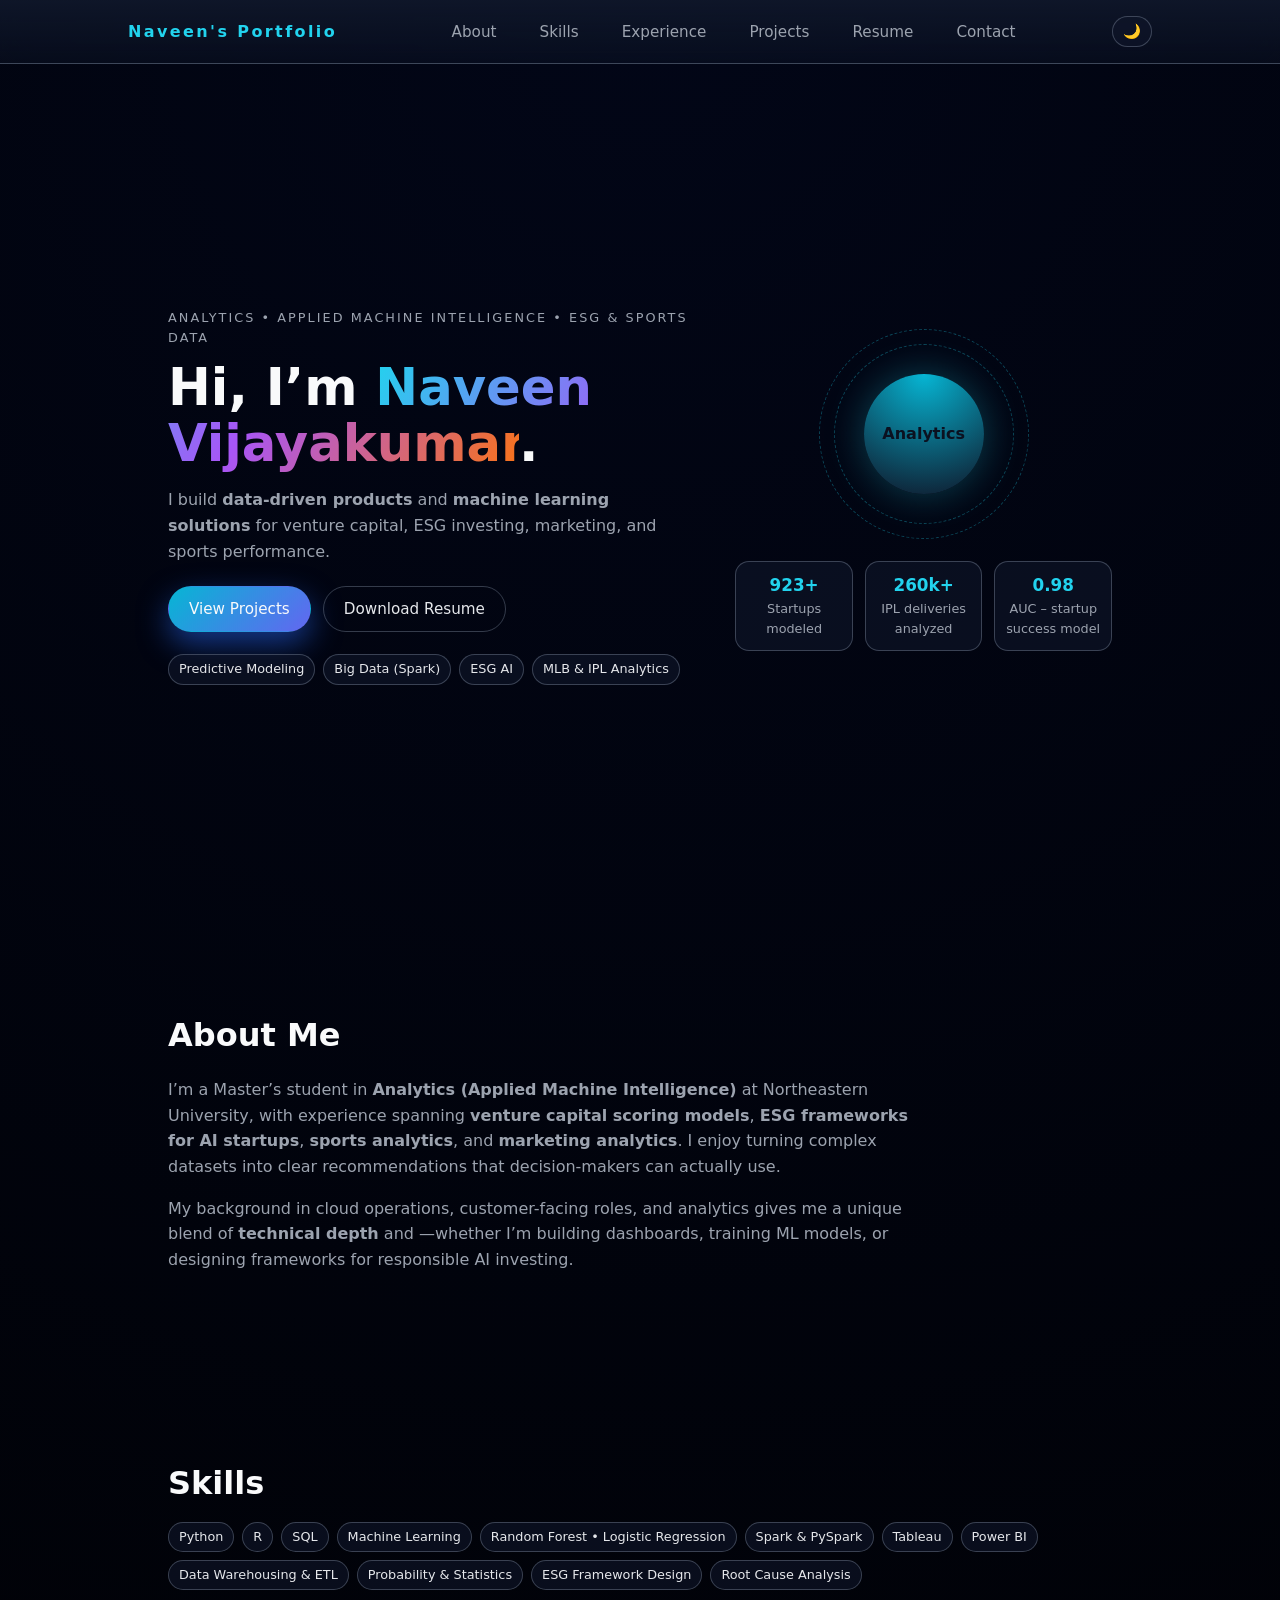
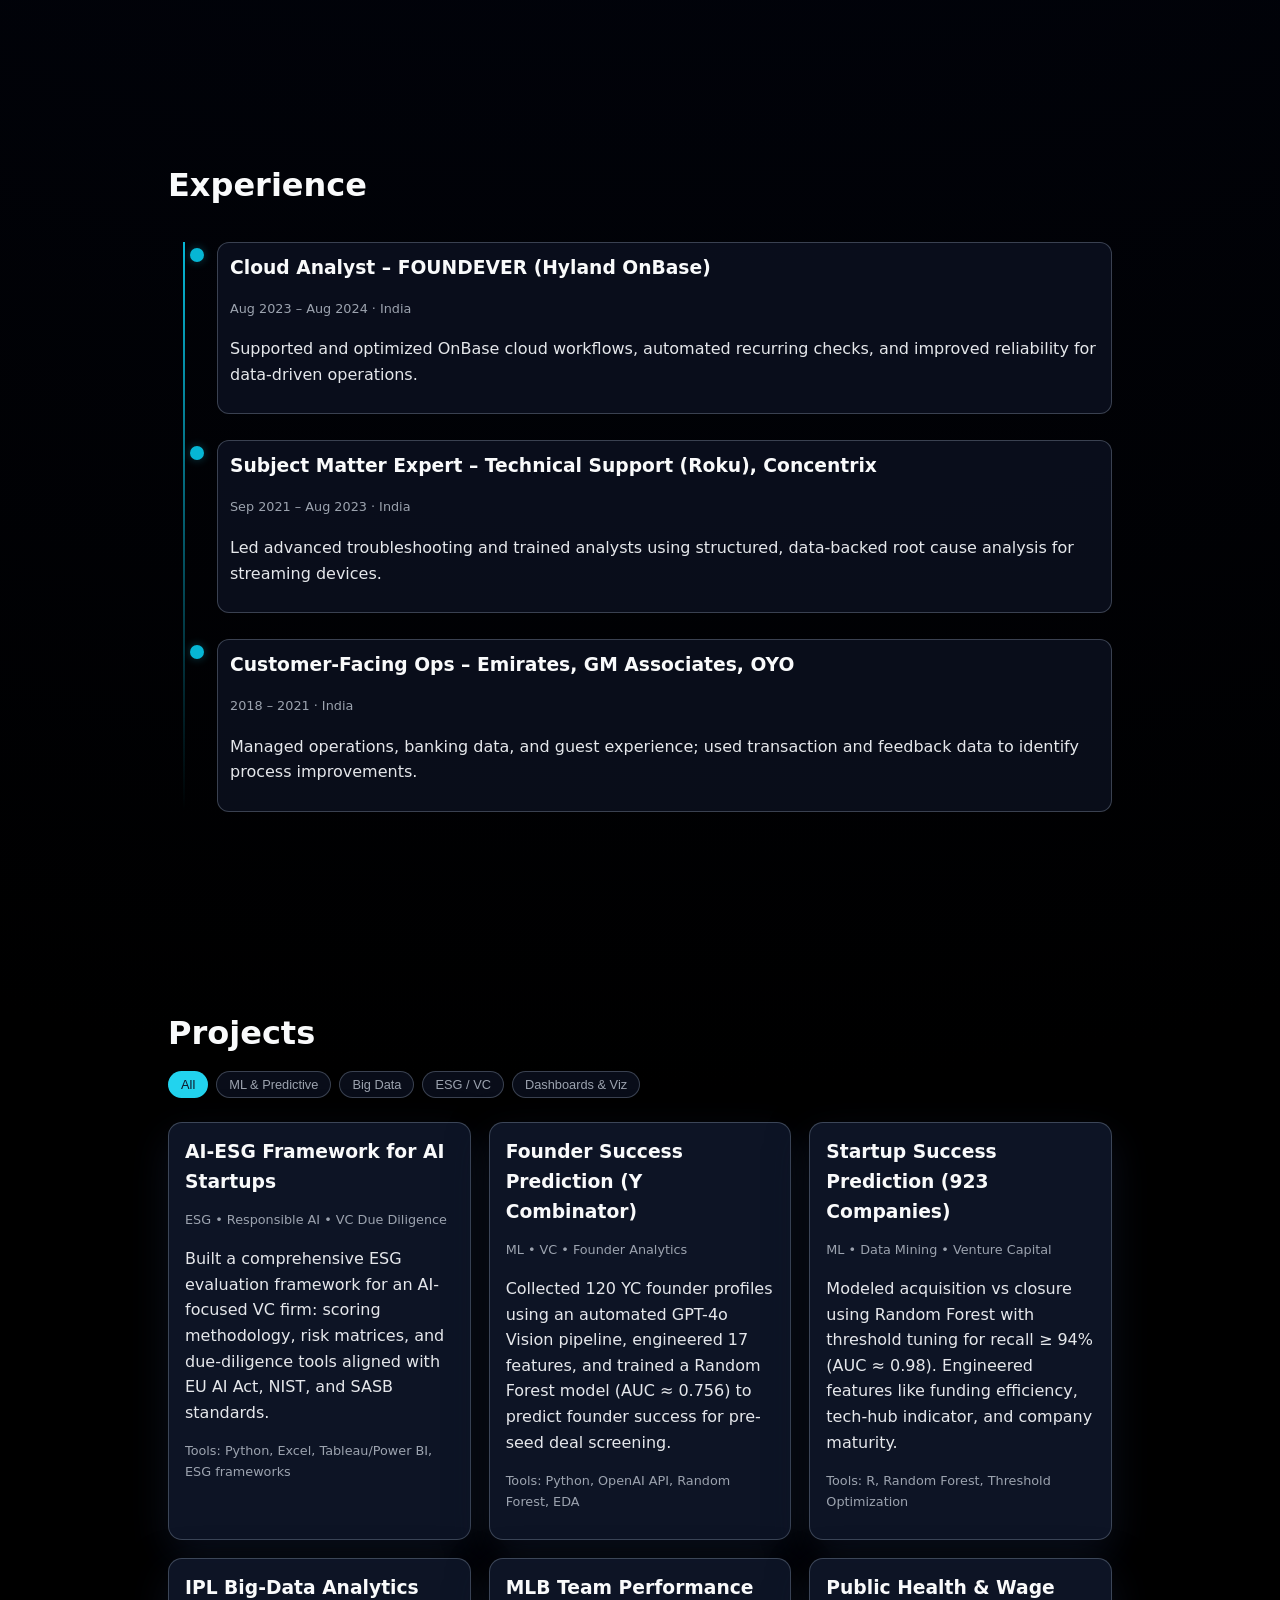
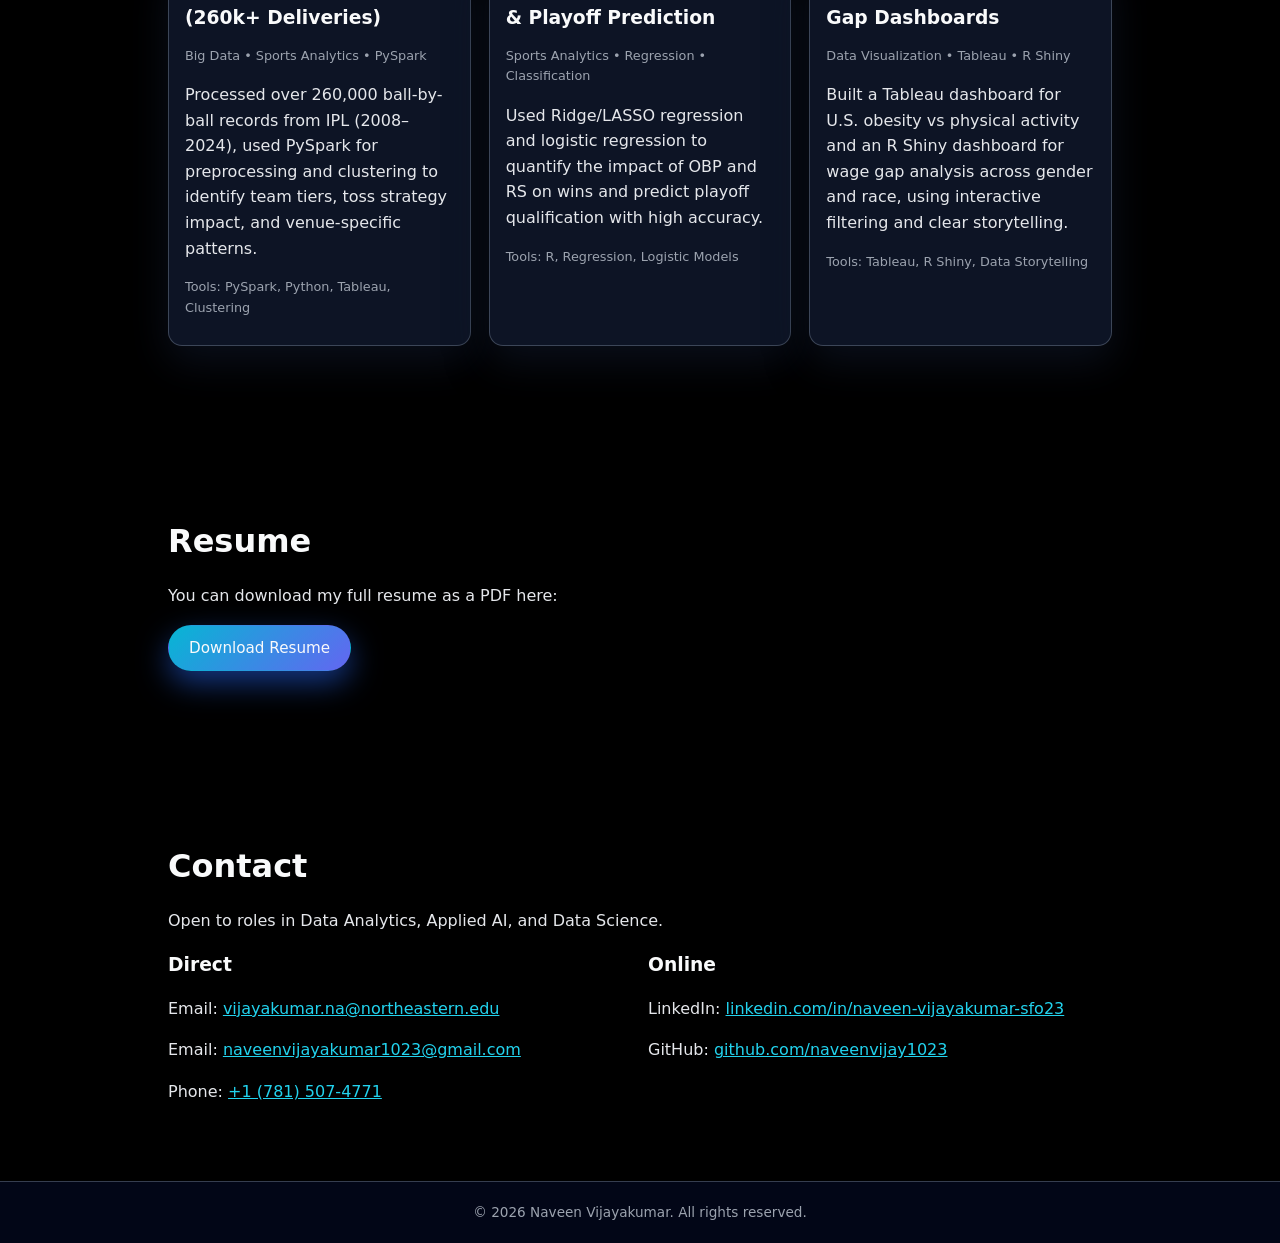
==== index.html @ b03451dc "Add files via upload" ====
<!DOCTYPE html>
<html lang="en">
<head>
  <meta charset="UTF-8" />
  <title>Naveen Vijayakumar | Analytics & AI Portfolio</title>
  <meta name="viewport" content="width=device-width, initial-scale=1" />
  <meta name="description" content="Portfolio of Naveen Vijayakumar – Analytics, Applied AI, ESG, and Sports Data projects." />
  <link rel="stylesheet" href="style.css" />

  <!-- AOS (scroll-triggered animations) -->
  <link href="https://unpkg.com/aos@2.3.1/dist/aos.css" rel="stylesheet" />
</head>
<body>

  <!-- NAVBAR -->
  <nav class="nav">
    <div class="nav-left">
      <span class="logo">Naveen's Portfolio</span>
    </div>
    <div class="nav-links">
      <a href="#about">About</a>
      <a href="#skills">Skills</a>
      <a href="#experience">Experience</a>
      <a href="#projects">Projects</a>
      <a href="#resume">Resume</a>
      <a href="#contact">Contact</a>
    </div>
    <button class="theme-toggle" id="themeToggle" aria-label="Toggle light/dark mode">
      🌙
    </button>
  </nav>

  <!-- HERO -->
  <section class="hero" id="top">
    <div class="hero-left" data-aos="fade-right">
      <p class="hero-kicker">Analytics • Applied Machine Intelligence • ESG & Sports Data</p>
      <h1 class="hero-title">
        Hi, I’m <span>Naveen Vijayakumar</span>.
      </h1>
      <p class="hero-subtitle">
        I build <strong>data-driven products</strong> and <strong>machine learning solutions</strong> for
        venture capital, ESG investing, marketing, and sports performance.
      </p>

      <div class="hero-actions">
        <a href="#projects" class="btn primary">View Projects</a>
        <a href="#resume" class="btn ghost">Download Resume</a>
      </div>

      <div class="hero-tags">
        <span>Predictive Modeling</span>
        <span>Big Data (Spark)</span>
        <span>ESG AI</span>
        <span>MLB & IPL Analytics</span>
      </div>
    </div>

    <div class="hero-right" data-aos="fade-left">
      <div class="hero-orbit">
        <div class="hero-orbit-core">
          <span>Analytics</span>
        </div>
        <div class="hero-orbit-ring hero-orbit-ring-1"></div>
        <div class="hero-orbit-ring hero-orbit-ring-2"></div>
      </div>

      <div class="hero-stats">
        <div class="stat-card">
          <span class="stat-number">923+</span>
          <span class="stat-label">Startups modeled</span>
        </div>
        <div class="stat-card">
          <span class="stat-number">260k+</span>
          <span class="stat-label">IPL deliveries analyzed</span>
        </div>
        <div class="stat-card">
          <span class="stat-number">0.98</span>
          <span class="stat-label">AUC – startup success model</span>
        </div>
      </div>
    </div>
  </section>

  <!-- ABOUT -->
  <section id="about" data-aos="fade-up">
    <h2>About Me</h2>
    <p>
      I’m a Master’s student in <strong>Analytics (Applied Machine Intelligence)</strong> at Northeastern University,
      with experience spanning <strong>venture capital scoring models</strong>, <strong>ESG frameworks for AI startups</strong>,
      <strong>sports analytics</strong>, and <strong>marketing analytics</strong>. I enjoy turning complex datasets
      into clear recommendations that decision-makers can actually use.
    </p>
    <p>
      My background in cloud operations, customer-facing roles, and analytics gives me a unique blend of
      <strong>technical depth</strong> and <strongbusiness intuition</strong>—whether I’m building dashboards, training
      ML models, or designing frameworks for responsible AI investing.
    </p>
  </section>

  <!-- SKILLS -->
  <section id="skills" data-aos="fade-up">
    <h2>Skills</h2>
    <div class="chips">
      <span class="chip">Python</span>
      <span class="chip">R</span>
      <span class="chip">SQL</span>
      <span class="chip">Machine Learning</span>
      <span class="chip">Random Forest • Logistic Regression</span>
      <span class="chip">Spark &amp; PySpark</span>
      <span class="chip">Tableau</span>
      <span class="chip">Power BI</span>
      <span class="chip">Data Warehousing &amp; ETL</span>
      <span class="chip">Probability &amp; Statistics</span>
      <span class="chip">ESG Framework Design</span>
      <span class="chip">Root Cause Analysis</span>
    </div>
  </section>

  <!-- EXPERIENCE TIMELINE -->
  <section id="experience" data-aos="fade-up">
    <h2>Experience</h2>
    <div class="timeline">

      <div class="timeline-item" data-aos="fade-right">
        <div class="timeline-dot"></div>
        <div class="timeline-content">
          <h3>Cloud Analyst – FOUNDEVER (Hyland OnBase)</h3>
          <span class="timeline-meta">Aug 2023 – Aug 2024 · India</span>
          <p>
            Supported and optimized OnBase cloud workflows, automated recurring checks,
            and improved reliability for data-driven operations.
          </p>
        </div>
      </div>

      <div class="timeline-item" data-aos="fade-left">
        <div class="timeline-dot"></div>
        <div class="timeline-content">
          <h3>Subject Matter Expert – Technical Support (Roku), Concentrix</h3>
          <span class="timeline-meta">Sep 2021 – Aug 2023 · India</span>
          <p>
            Led advanced troubleshooting and trained analysts using structured,
            data-backed root cause analysis for streaming devices.
          </p>
        </div>
      </div>

      <div class="timeline-item" data-aos="fade-right">
        <div class="timeline-dot"></div>
        <div class="timeline-content">
          <h3>Customer-Facing Ops – Emirates, GM Associates, OYO</h3>
          <span class="timeline-meta">2018 – 2021 · India</span>
          <p>
            Managed operations, banking data, and guest experience; used transaction
            and feedback data to identify process improvements.
          </p>
        </div>
      </div>

    </div>
  </section>

  <!-- PROJECTS WITH FILTER -->
  <section id="projects" data-aos="fade-up">
    <h2>Projects</h2>

    <div class="filter-bar">
      <button class="filter-btn active" data-filter="all">All</button>
      <button class="filter-btn" data-filter="ml">ML &amp; Predictive</button>
      <button class="filter-btn" data-filter="bigdata">Big Data</button>
      <button class="filter-btn" data-filter="esg">ESG / VC</button>
      <button class="filter-btn" data-filter="viz">Dashboards &amp; Viz</button>
    </div>

    <div class="project-grid">

      <!-- ESG / VC -->
      <article class="project-card" data-category="esg">
        <h3>AI-ESG Framework for AI Startups</h3>
        <p class="project-tag">ESG • Responsible AI • VC Due Diligence</p>
        <p>
          Built a comprehensive ESG evaluation framework for an AI-focused VC firm:
          scoring methodology, risk matrices, and due-diligence tools aligned with
          EU AI Act, NIST, and SASB standards.
        </p>
        <!-- OPTIONAL IMAGE -->
        <!-- <img src="images/esg_dashboard.png" class="project-img" alt="ESG framework dashboard" /> -->
        <p class="project-tech">Tools: Python, Excel, Tableau/Power BI, ESG frameworks</p>
      </article>

      <!-- ML & Predictive -->
      <article class="project-card" data-category="ml">
        <h3>Founder Success Prediction (Y Combinator)</h3>
        <p class="project-tag">ML • VC • Founder Analytics</p>
        <p>
          Collected 120 YC founder profiles using an automated GPT-4o Vision pipeline,
          engineered 17 features, and trained a Random Forest model (AUC ≈ 0.756)
          to predict founder success for pre-seed deal screening.
        </p>
        <!-- <img src="images/founder_model.png" class="project-img" alt="Founder success model chart" /> -->
        <p class="project-tech">Tools: Python, OpenAI API, Random Forest, EDA</p>
      </article>

      <article class="project-card" data-category="ml">
        <h3>Startup Success Prediction (923 Companies)</h3>
        <p class="project-tag">ML • Data Mining • Venture Capital</p>
        <p>
          Modeled acquisition vs closure using Random Forest with threshold tuning
          for recall ≥ 94% (AUC ≈ 0.98). Engineered features like funding efficiency,
          tech-hub indicator, and company maturity.
        </p>
        <!-- <img src="images/startup_model.png" class="project-img" alt="Startup success ROC curve" /> -->
        <p class="project-tech">Tools: R, Random Forest, Threshold Optimization</p>
      </article>

      <!-- Big Data / Sports -->
      <article class="project-card" data-category="bigdata">
        <h3>IPL Big-Data Analytics (260k+ Deliveries)</h3>
        <p class="project-tag">Big Data • Sports Analytics • PySpark</p>
        <p>
          Processed over 260,000 ball-by-ball records from IPL (2008–2024), used
          PySpark for preprocessing and clustering to identify team tiers, toss
          strategy impact, and venue-specific patterns.
        </p>
        <!-- <img src="images/ipl_dashboard.png" class="project-img" alt="IPL analytics dashboard" /> -->
        <p class="project-tech">Tools: PySpark, Python, Tableau, Clustering</p>
      </article>

      <article class="project-card" data-category="ml bigdata">
        <h3>MLB Team Performance & Playoff Prediction</h3>
        <p class="project-tag">Sports Analytics • Regression • Classification</p>
        <p>
          Used Ridge/LASSO regression and logistic regression to quantify the impact
          of OBP and RS on wins and predict playoff qualification with high accuracy.
        </p>
        <!-- <img src="images/mlb_dashboard.png" class="project-img" alt="MLB analytics charts" /> -->
        <p class="project-tech">Tools: R, Regression, Logistic Models</p>
      </article>

      <!-- Visualization -->
      <article class="project-card" data-category="viz">
        <h3>Public Health & Wage Gap Dashboards</h3>
        <p class="project-tag">Data Visualization • Tableau • R Shiny</p>
        <p>
          Built a Tableau dashboard for U.S. obesity vs physical activity and an
          R Shiny dashboard for wage gap analysis across gender and race, using
          interactive filtering and clear storytelling.
        </p>
        <!-- <img src="images/viz_dashboard.png" class="project-img" alt="Visualization dashboards" /> -->
        <p class="project-tech">Tools: Tableau, R Shiny, Data Storytelling</p>
      </article>

    </div>
  </section>

  <!-- RESUME -->
  <section id="resume" data-aos="fade-up">
    <h2>Resume</h2>
    <p>You can download my full resume as a PDF here:</p>
    <a href="files/Naveen_Resume.pdf" class="btn primary" download>Download Resume</a>
  </section>

  <!-- CONTACT -->
  <section id="contact" data-aos="fade-up">
    <h2>Contact</h2>
    <p>Open to roles in Data Analytics, Applied AI, and Data Science.</p>
    <div class="contact-grid">
      <div>
        <h3>Direct</h3>
        <p>Email: <a href="mailto:vijayakumar.na@northeastern.edu">vijayakumar.na@northeastern.edu</a></p>
                <p>Email: <a href="mailto:naveenvijayakumar1023@gmail.com">naveenvijayakumar1023@gmail.com</a></p>
        <p>Phone: <a href="tel:+17815074771">+1 (781) 507-4771</a></p>
      </div>
      <div>
        <h3>Online</h3>
        <p>LinkedIn:
          <a href="https://www.linkedin.com/in/naveen-vijayakumar-sfo23" target="_blank">
            linkedin.com/in/naveen-vijayakumar-sfo23
          </a>
        </p>
        <p>GitHub:
          <a href="https://github.com/naveenvijay1023" target="_blank">
            github.com/naveenvijay1023
          </a>
        </p>
      </div>
    </div>
  </section>

  <footer>
    © <span id="year"></span> Naveen Vijayakumar. All rights reserved.
  </footer>

  <!-- JS: AOS + theme toggle + project filter -->
  <script src="https://unpkg.com/aos@2.3.1/dist/aos.js"></script>
  <script>
    // Scroll animations
    AOS.init({
      duration: 800,
      once: true
    });

    // Year
    document.getElementById('year').textContent = new Date().getFullYear();

    // Light/Dark toggle
    const themeToggle = document.getElementById('themeToggle');
    const body = document.body;

    function setTheme(light) {
      if (light) {
        body.classList.add('light-theme');
        themeToggle.textContent = '☀️';
        localStorage.setItem('theme', 'light');
      } else {
        body.classList.remove('light-theme');
        themeToggle.textContent = '🌙';
        localStorage.setItem('theme', 'dark');
      }
    }

    // Load theme from storage
    const savedTheme = localStorage.getItem('theme');
    if (savedTheme === 'light') setTheme(true);

    themeToggle.addEventListener('click', () => {
      setTheme(!body.classList.contains('light-theme'));
    });

    // Project filter
    const filterButtons = document.querySelectorAll('.filter-btn');
    const projectCards = document.querySelectorAll('.project-card');

    filterButtons.forEach(btn => {
      btn.addEventListener('click', () => {
        const filter = btn.getAttribute('data-filter');

        filterButtons.forEach(b => b.classList.remove('active'));
        btn.classList.add('active');

        projectCards.forEach(card => {
          const categories = card.getAttribute('data-category').split(' ');
          if (filter === 'all' || categories.includes(filter)) {
            card.style.display = 'block';
          } else {
            card.style.display = 'none';
          }
        });
      });
    });
  </script>
</body>
</html>
---- style.css ----
/* === COLOR SYSTEM (supports light/dark toggle) === */
:root {
  --bg: #020617;
  --bg-alt: #020617;
  --surface: rgba(15, 23, 42, 0.9);
  --surface-soft: rgba(15, 23, 42, 0.6);
  --text: #e5e7eb;
  --muted: #9ca3af;
  --accent: #22d3ee;
  --accent-soft: rgba(34, 211, 238, 0.3);
  --accent-strong: #06b6d4;
  --border: rgba(148, 163, 184, 0.35);
}

body.light-theme {
  --bg: #f3f4f6;
  --bg-alt: #e5e7eb;
  --surface: #ffffff;
  --surface-soft: #f9fafb;
  --text: #111827;
  --muted: #6b7280;
  --accent: #0ea5e9;
  --accent-soft: rgba(14, 165, 233, 0.2);
  --accent-strong: #0284c7;
  --border: rgba(209, 213, 219, 1);
}

/* === GLOBAL === */
*,
*::before,
*::after {
  box-sizing: border-box;
}

body {
  margin: 0;
  font-family: system-ui, -apple-system, BlinkMacSystemFont, "Poppins", sans-serif;
  background: radial-gradient(circle at top, #020617 0, #000 60%);
  color: var(--text);
  line-height: 1.6;
  scroll-behavior: smooth;
}

section {
  padding: 110px 10% 60px;
  max-width: 1200px;
  margin: 0 auto;
}

h1, h2, h3 {
  margin: 0 0 12px;
  color: #f9fafb;
}

h2 {
  font-size: 2rem;
}

/* === NAV === */
.nav {
  position: fixed;
  top: 0;
  left: 0;
  width: 100%;
  padding: 16px 10%;
  display: flex;
  align-items: center;
  justify-content: space-between;
  backdrop-filter: blur(16px);
  background: linear-gradient(to bottom, rgba(15, 23, 42, 0.95), rgba(15, 23, 42, 0.4));
  border-bottom: 1px solid var(--border);
  z-index: 1000;
}

.logo {
  font-weight: 700;
  letter-spacing: 0.15em;
  color: var(--accent);
}

.nav-links a {
  margin-left: 18px;
  font-size: 0.95rem;
  text-decoration: none;
  color: var(--muted);
  padding: 6px 10px;
  border-radius: 999px;
  transition: color 0.2s, background 0.2s, transform 0.1s;
}

.nav-links a:hover {
  color: #f9fafb;
  background: var(--accent-soft);
  transform: translateY(-1px);
}

.theme-toggle {
  border: 1px solid var(--border);
  background: var(--surface-soft);
  color: var(--text);
  border-radius: 999px;
  padding: 6px 10px;
  cursor: pointer;
  font-size: 0.9rem;
}

/* === HERO === */
.hero {
  min-height: 100vh;
  padding-top: 140px;
  display: grid;
  grid-template-columns: minmax(0, 1.4fr) minmax(0, 1fr);
  gap: 40px;
  align-items: center;
}

.hero-kicker {
  font-size: 0.8rem;
  text-transform: uppercase;
  letter-spacing: 0.16em;
  color: var(--muted);
  margin-bottom: 10px;
}

.hero-title {
  font-size: clamp(2.4rem, 4vw, 3.3rem);
  line-height: 1.1;
  margin-bottom: 14px;
}

.hero-title span {
  background: linear-gradient(120deg, var(--accent), #a855f7, #f97316);
  -webkit-background-clip: text;
  color: transparent;
}

.hero-subtitle {
  font-size: 1rem;
  max-width: 520px;
  color: var(--muted);
}

.hero-actions {
  display: flex;
  flex-wrap: wrap;
  gap: 12px;
  margin: 22px 0;
}

.btn {
  display: inline-flex;
  align-items: center;
  justify-content: center;
  padding: 10px 20px;
  border-radius: 999px;
  font-size: 0.95rem;
  text-decoration: none;
  border: 1px solid transparent;
  cursor: pointer;
  transition: transform 0.1s, box-shadow 0.15s, background 0.2s, color 0.2s;
}

.btn.primary {
  background: linear-gradient(135deg, var(--accent-strong), #6366f1);
  color: #f9fafb;
  box-shadow: 0 12px 30px rgba(37, 99, 235, 0.55);
}

.btn.primary:hover {
  transform: translateY(-2px);
  box-shadow: 0 16px 40px rgba(37, 99, 235, 0.8);
}

.btn.ghost {
  border-color: var(--border);
  background: transparent;
  color: var(--text);
}

.btn.ghost:hover {
  background: var(--surface-soft);
}

.hero-tags {
  display: flex;
  flex-wrap: wrap;
  gap: 8px;
  font-size: 0.8rem;
  margin-top: 10px;
}

.hero-tags span {
  border-radius: 999px;
  padding: 4px 10px;
  background: var(--surface-soft);
  border: 1px solid var(--border);
}

/* === HERO RIGHT ORBIT === */
.hero-right {
  display: flex;
  flex-direction: column;
  align-items: center;
  gap: 22px;
}

.hero-orbit {
  position: relative;
  width: 210px;
  height: 210px;
  border-radius: 50%;
  display: flex;
  align-items: center;
  justify-content: center;
}

.hero-orbit-core {
  width: 120px;
  height: 120px;
  border-radius: 50%;
  background: radial-gradient(circle at top, var(--accent-strong), #0f172a);
  box-shadow: 0 0 40px var(--accent-soft);
  display: flex;
  align-items: center;
  justify-content: center;
  color: #0b1120;
  font-weight: 600;
}

.hero-orbit-ring {
  position: absolute;
  border-radius: 50%;
  border: 1px dashed var(--accent-soft);
  animation: spin 18s linear infinite;
}

.hero-orbit-ring-1 {
  width: 180px;
  height: 180px;
}

.hero-orbit-ring-2 {
  width: 210px;
  height: 210px;
  animation-duration: 28s;
}

.hero-stats {
  display: grid;
  grid-template-columns: repeat(3, minmax(0, 1fr));
  gap: 12px;
}

.stat-card {
  background: var(--surface-soft);
  border-radius: 14px;
  padding: 10px;
  border: 1px solid var(--border);
  text-align: center;
  font-size: 0.8rem;
}

.stat-number {
  display: block;
  font-weight: 700;
  font-size: 1.05rem;
  color: var(--accent);
}

.stat-label {
  color: var(--muted);
}

/* === ABOUT / SKILLS === */
#about p {
  color: var(--muted);
  max-width: 760px;
}

.chips {
  display: flex;
  flex-wrap: wrap;
  gap: 8px;
  margin-top: 10px;
}

.chip {
  padding: 4px 10px;
  border-radius: 999px;
  border: 1px solid var(--border);
  background: var(--surface-soft);
  font-size: 0.8rem;
}

/* === TIMELINE === */
.timeline {
  position: relative;
  margin-top: 30px;
  padding-left: 14px;
}

.timeline::before {
  content: "";
  position: absolute;
  left: 15px;
  top: 0;
  bottom: 0;
  width: 2px;
  background: linear-gradient(to bottom, var(--accent-strong), transparent);
}

.timeline-item {
  position: relative;
  padding-left: 35px;
  margin-bottom: 26px;
}

.timeline-dot {
  position: absolute;
  left: 8px;
  top: 6px;
  width: 14px;
  height: 14px;
  border-radius: 999px;
  background: var(--accent-strong);
  box-shadow: 0 0 10px var(--accent-soft);
}

.timeline-content {
  background: var(--surface-soft);
  border-radius: 12px;
  padding: 10px 12px;
  border: 1px solid var(--border);
}

.timeline-meta {
  font-size: 0.8rem;
  color: var(--muted);
}

/* === PROJECTS === */
.filter-bar {
  margin: 12px 0 24px;
  display: flex;
  flex-wrap: wrap;
  gap: 8px;
}

.filter-btn {
  border-radius: 999px;
  border: 1px solid var(--border);
  background: var(--surface-soft);
  color: var(--muted);
  padding: 5px 12px;
  font-size: 0.8rem;
  cursor: pointer;
}

.filter-btn.active {
  background: var(--accent);
  color: #0f172a;
  border-color: transparent;
}

.project-grid {
  display: grid;
  grid-template-columns: repeat(auto-fit, minmax(260px, 1fr));
  gap: 18px;
}

.project-card {
  background: var(--surface);
  border-radius: 14px;
  padding: 14px 16px;
  border: 1px solid var(--border);
  box-shadow: 0 16px 40px rgba(15, 23, 42, 0.64);
  transition: transform 0.15s, box-shadow 0.15s, border-color 0.15s;
}

.project-card:hover {
  transform: translateY(-5px);
  border-color: var(--accent-soft);
  box-shadow: 0 24px 50px rgba(15, 23, 42, 0.9);
}

.project-tag {
  font-size: 0.8rem;
  color: var(--muted);
  margin-bottom: 6px;
}

.project-tech {
  font-size: 0.8rem;
  color: var(--muted);
  margin-top: 6px;
}

.project-img {
  width: 100%;
  border-radius: 10px;
  margin-top: 10px;
  border: 1px solid var(--border);
}

/* === CONTACT & FOOTER === */
.contact-grid {
  display: grid;
  gap: 16px;
  grid-template-columns: repeat(auto-fit, minmax(230px, 1fr));
}

a {
  color: var(--accent);
}

footer {
  text-align: center;
  padding: 20px 10%;
  font-size: 0.85rem;
  color: var(--muted);
  border-top: 1px solid var(--border);
  background: var(--bg-alt);
}

/* === ANIMATIONS === */
@keyframes spin {
  from { transform: rotate(0deg); }
  to   { transform: rotate(360deg); }
}

/* === RESPONSIVE === */
@media (max-width: 900px) {
  .hero {
    grid-template-columns: 1fr;
    padding-top: 130px;
  }

  section {
    padding: 100px 6% 50px;
  }

  .nav {
    padding: 12px 6%;
  }

  .nav-links {
    display: none; /* simple mobile version, you can later add a hamburger menu */
  }

  .hero-stats {
    grid-template-columns: repeat(2, minmax(0, 1fr));
  }
}
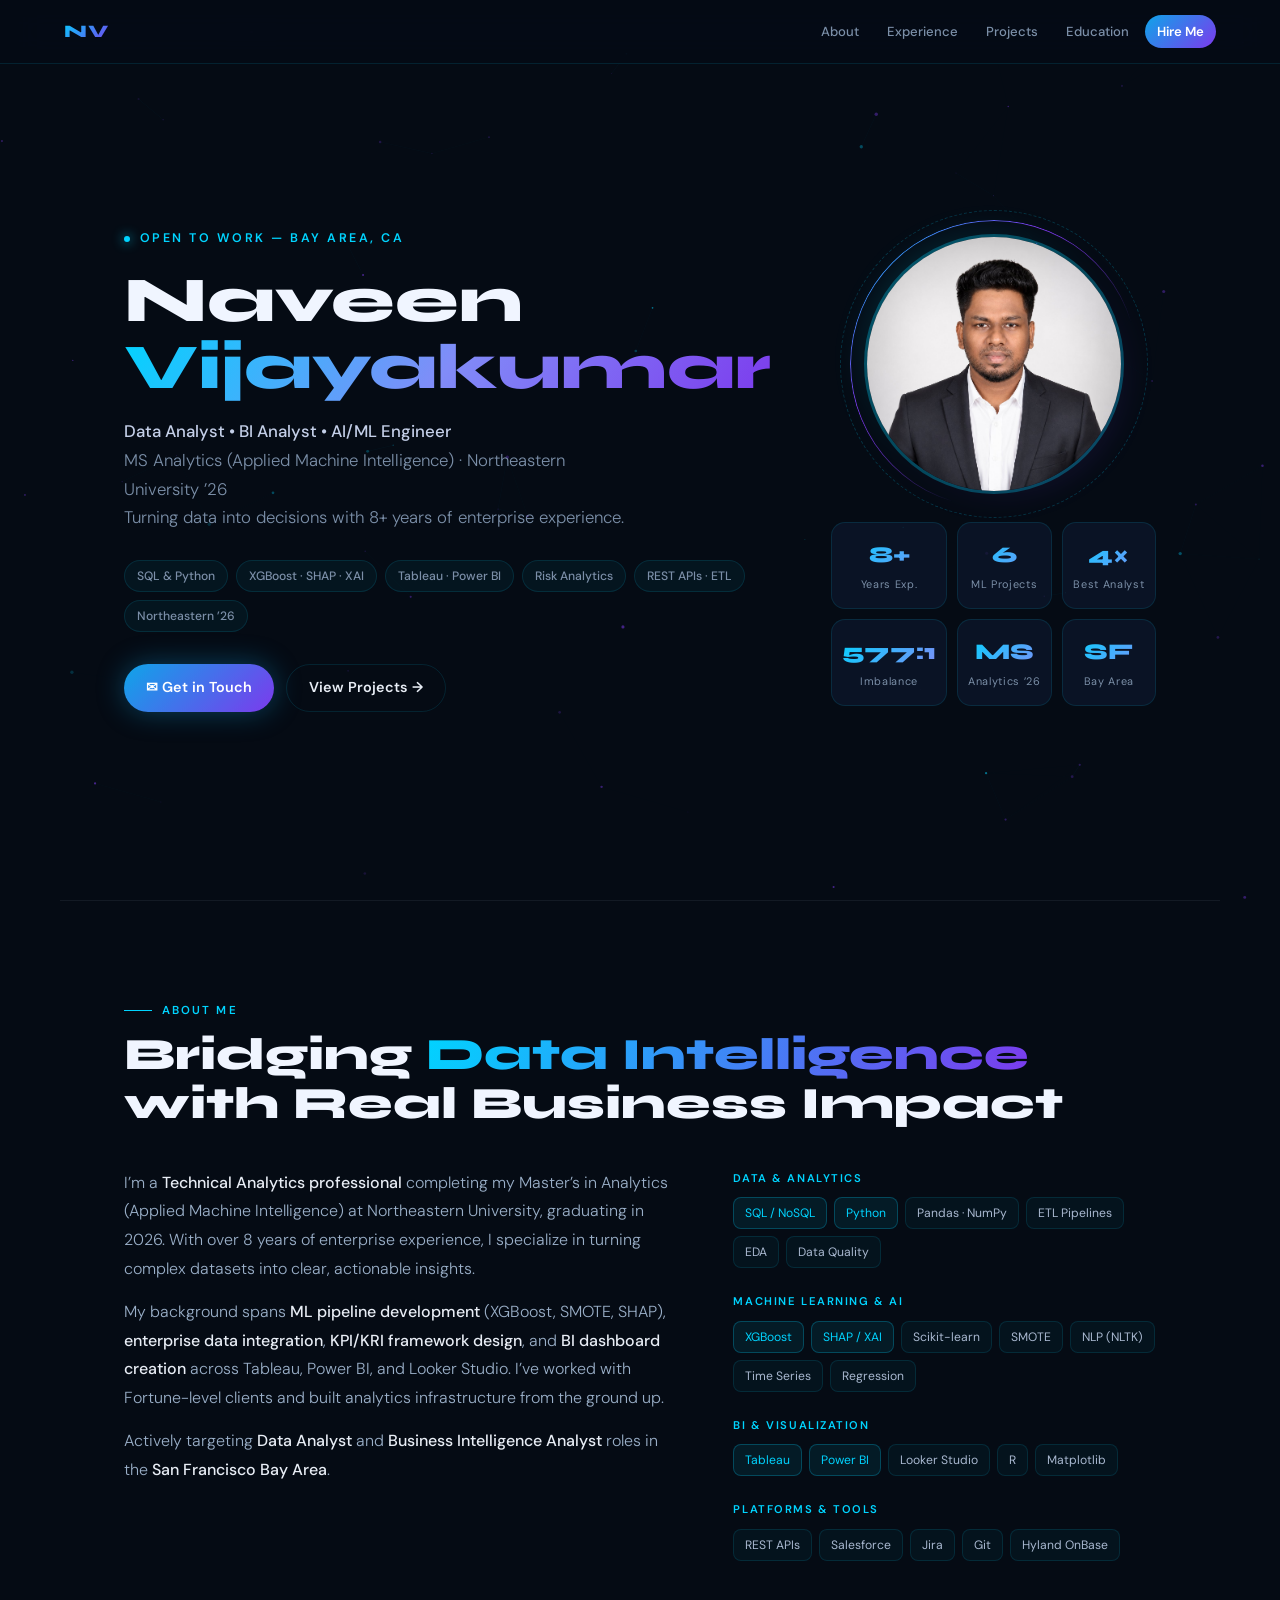
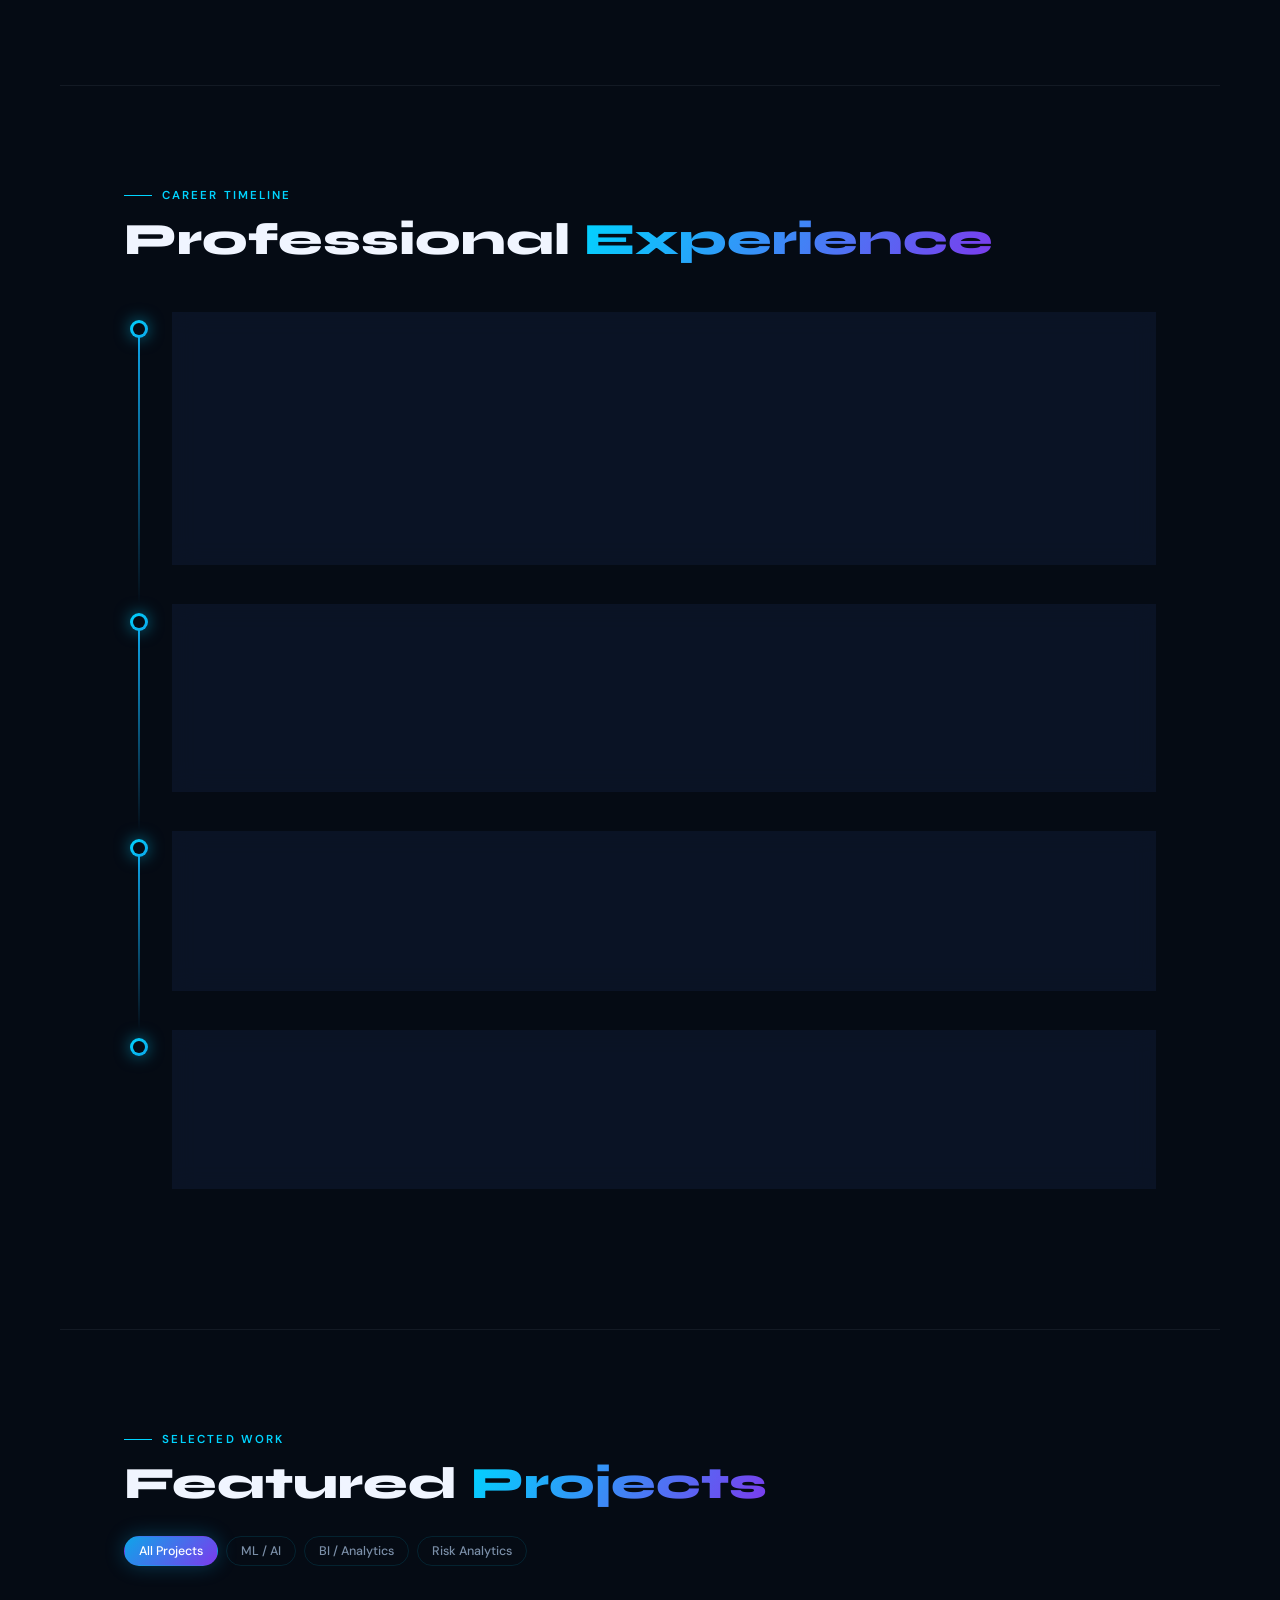
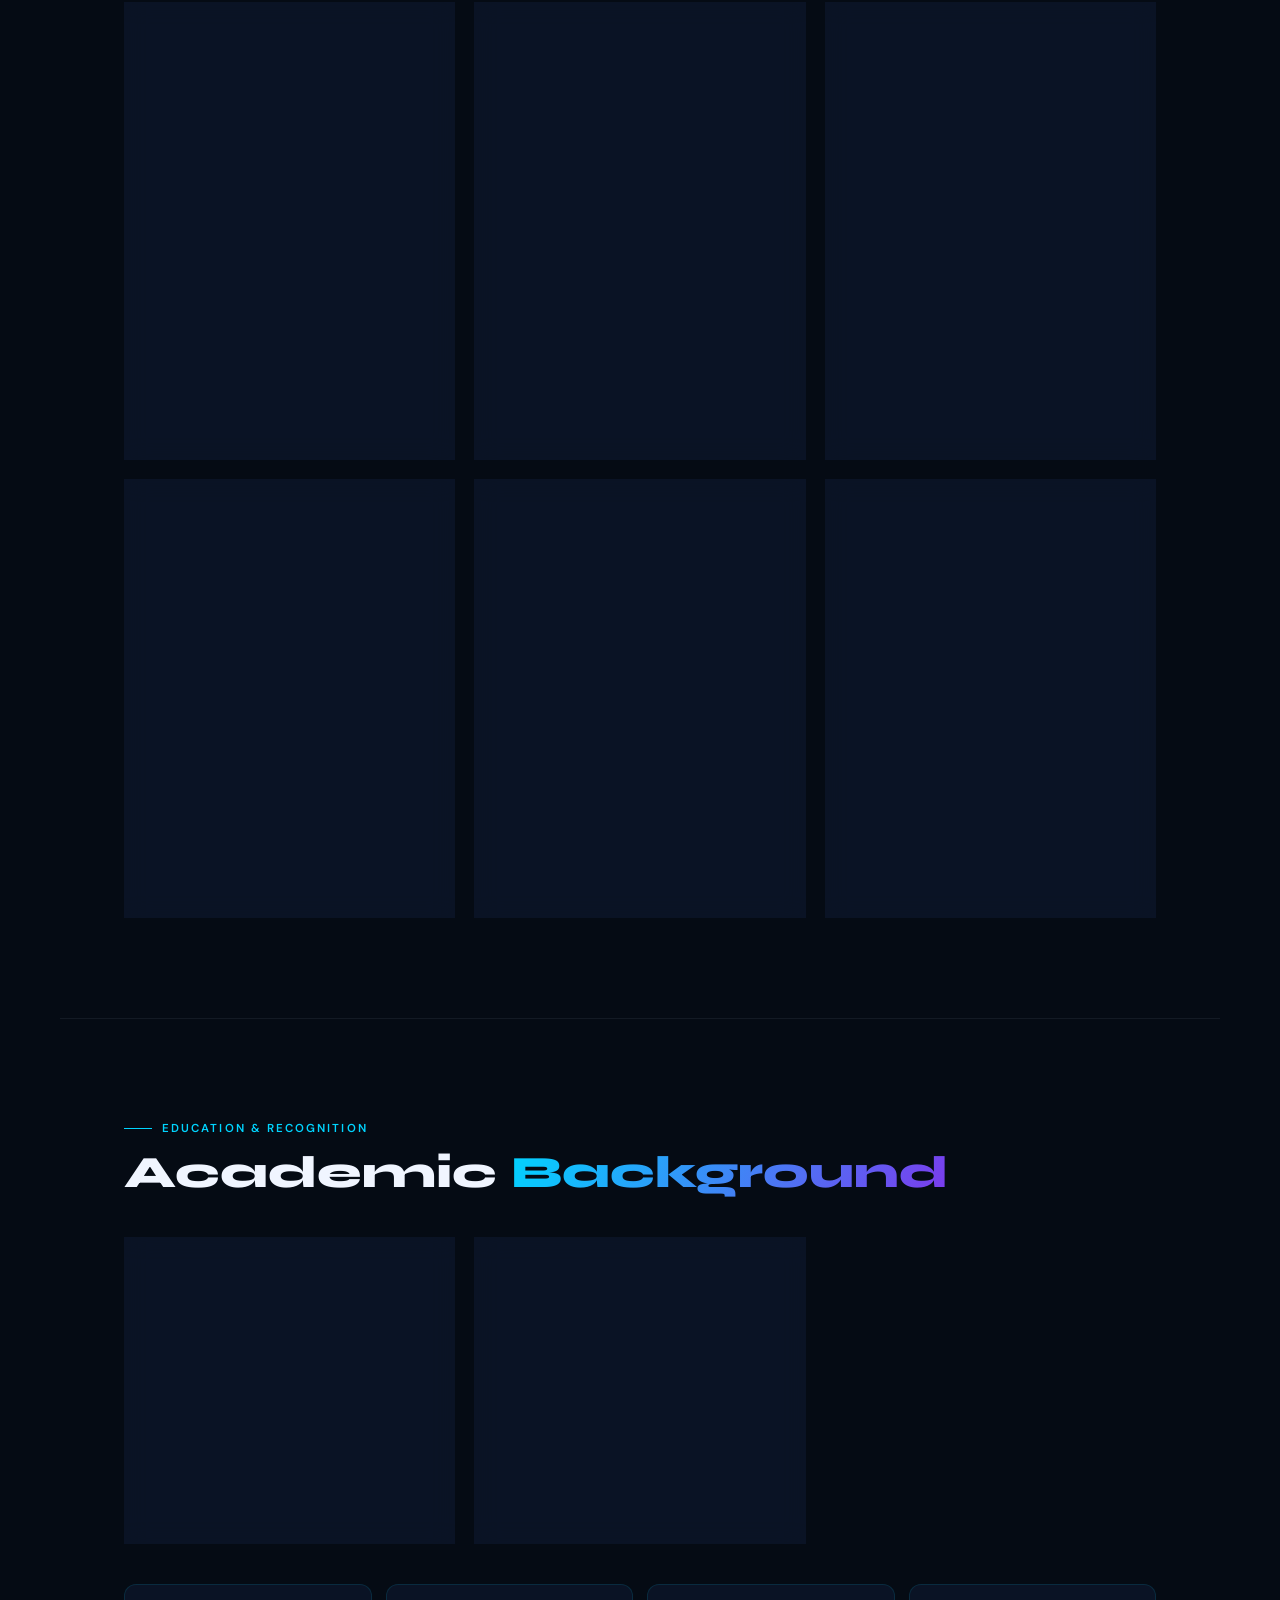
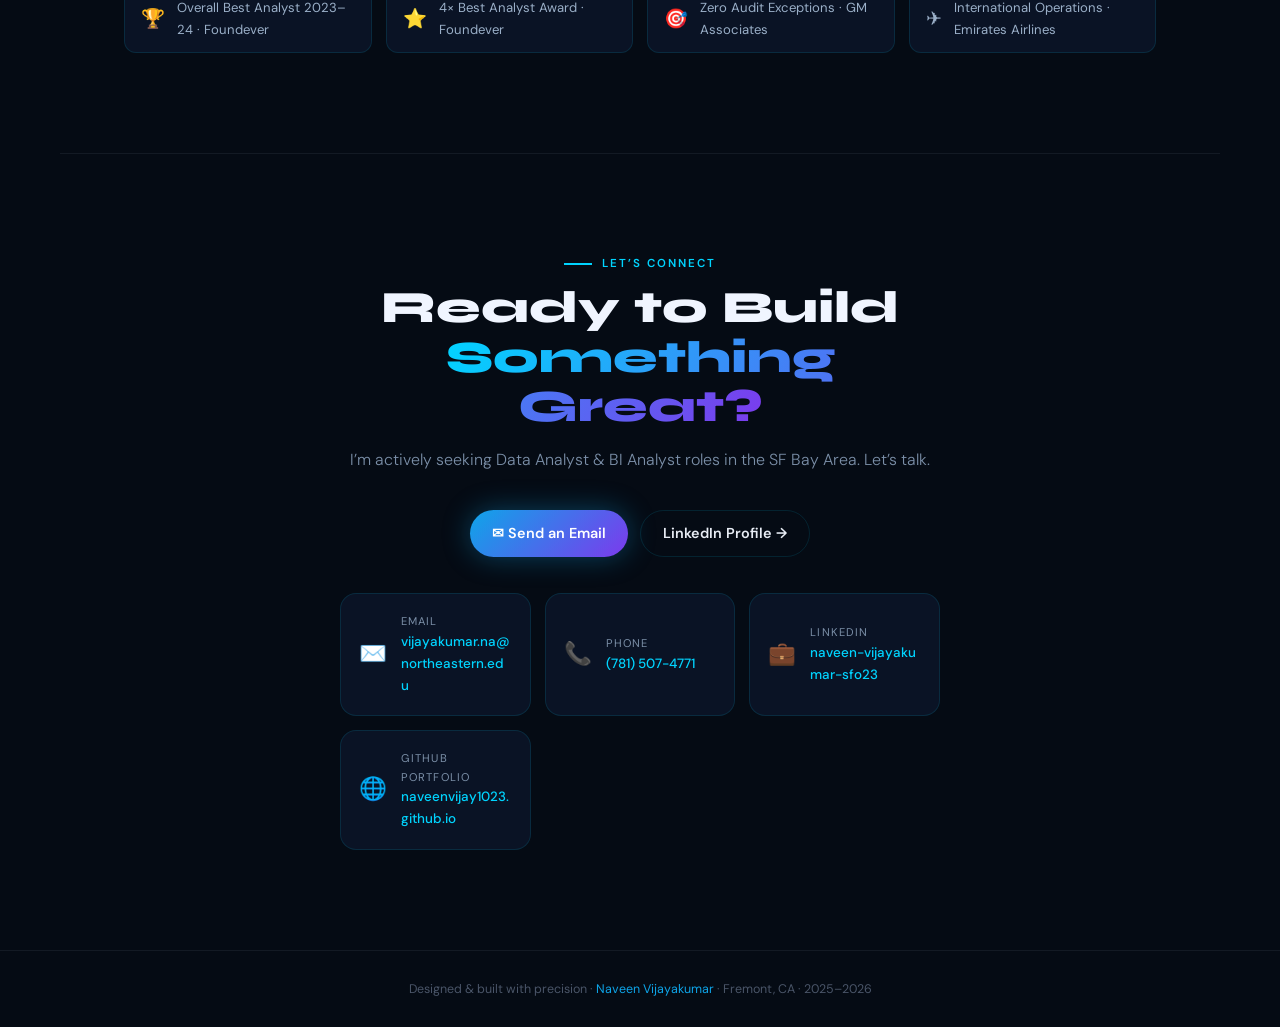
==== commit e9f83a49: "Add files via upload" ====
--- a/index.html
+++ b/index.html
@@ -1,353 +1,354 @@
-<!DOCTYPE html>
-<html lang="en">
-<head>
-  <meta charset="UTF-8" />
-  <title>Naveen Vijayakumar | Analytics & AI Portfolio</title>
-  <meta name="viewport" content="width=device-width, initial-scale=1" />
-  <meta name="description" content="Portfolio of Naveen Vijayakumar – Analytics, Applied AI, ESG, and Sports Data projects." />
-  <link rel="stylesheet" href="style.css" />
-
-  <!-- AOS (scroll-triggered animations) -->
-  <link href="https://unpkg.com/aos@2.3.1/dist/aos.css" rel="stylesheet" />
-</head>
-<body>
-
-  <!-- NAVBAR -->
-  <nav class="nav">
-    <div class="nav-left">
-      <span class="logo">Naveen's Portfolio</span>
-    </div>
-    <div class="nav-links">
-      <a href="#about">About</a>
-      <a href="#skills">Skills</a>
-      <a href="#experience">Experience</a>
-      <a href="#projects">Projects</a>
-      <a href="#resume">Resume</a>
-      <a href="#contact">Contact</a>
-    </div>
-    <button class="theme-toggle" id="themeToggle" aria-label="Toggle light/dark mode">
-      🌙
-    </button>
-  </nav>
-
-  <!-- HERO -->
-  <section class="hero" id="top">
-    <div class="hero-left" data-aos="fade-right">
-      <p class="hero-kicker">Analytics • Applied Machine Intelligence • ESG & Sports Data</p>
-      <h1 class="hero-title">
-        Hi, I’m <span>Naveen Vijayakumar</span>.
-      </h1>
-      <p class="hero-subtitle">
-        I build <strong>data-driven products</strong> and <strong>machine learning solutions</strong> for
-        venture capital, ESG investing, marketing, and sports performance.
-      </p>
-
-      <div class="hero-actions">
-        <a href="#projects" class="btn primary">View Projects</a>
-        <a href="#resume" class="btn ghost">Download Resume</a>
-      </div>
-
-      <div class="hero-tags">
-        <span>Predictive Modeling</span>
-        <span>Big Data (Spark)</span>
-        <span>ESG AI</span>
-        <span>MLB & IPL Analytics</span>
-      </div>
-    </div>
-
-    <div class="hero-right" data-aos="fade-left">
-      <div class="hero-orbit">
-        <div class="hero-orbit-core">
-          <span>Analytics</span>
-        </div>
-        <div class="hero-orbit-ring hero-orbit-ring-1"></div>
-        <div class="hero-orbit-ring hero-orbit-ring-2"></div>
-      </div>
-
-      <div class="hero-stats">
-        <div class="stat-card">
-          <span class="stat-number">923+</span>
-          <span class="stat-label">Startups modeled</span>
-        </div>
-        <div class="stat-card">
-          <span class="stat-number">260k+</span>
-          <span class="stat-label">IPL deliveries analyzed</span>
-        </div>
-        <div class="stat-card">
-          <span class="stat-number">0.98</span>
-          <span class="stat-label">AUC – startup success model</span>
-        </div>
-      </div>
-    </div>
-  </section>
-
-  <!-- ABOUT -->
-  <section id="about" data-aos="fade-up">
-    <h2>About Me</h2>
-    <p>
-      I’m a Master’s student in <strong>Analytics (Applied Machine Intelligence)</strong> at Northeastern University,
-      with experience spanning <strong>venture capital scoring models</strong>, <strong>ESG frameworks for AI startups</strong>,
-      <strong>sports analytics</strong>, and <strong>marketing analytics</strong>. I enjoy turning complex datasets
-      into clear recommendations that decision-makers can actually use.
-    </p>
-    <p>
-      My background in cloud operations, customer-facing roles, and analytics gives me a unique blend of
-      <strong>technical depth</strong> and <strongbusiness intuition</strong>—whether I’m building dashboards, training
-      ML models, or designing frameworks for responsible AI investing.
-    </p>
-  </section>
-
-  <!-- SKILLS -->
-  <section id="skills" data-aos="fade-up">
-    <h2>Skills</h2>
-    <div class="chips">
-      <span class="chip">Python</span>
-      <span class="chip">R</span>
-      <span class="chip">SQL</span>
-      <span class="chip">Machine Learning</span>
-      <span class="chip">Random Forest • Logistic Regression</span>
-      <span class="chip">Spark &amp; PySpark</span>
-      <span class="chip">Tableau</span>
-      <span class="chip">Power BI</span>
-      <span class="chip">Data Warehousing &amp; ETL</span>
-      <span class="chip">Probability &amp; Statistics</span>
-      <span class="chip">ESG Framework Design</span>
-      <span class="chip">Root Cause Analysis</span>
-    </div>
-  </section>
-
-  <!-- EXPERIENCE TIMELINE -->
-  <section id="experience" data-aos="fade-up">
-    <h2>Experience</h2>
-    <div class="timeline">
-
-      <div class="timeline-item" data-aos="fade-right">
-        <div class="timeline-dot"></div>
-        <div class="timeline-content">
-          <h3>Cloud Analyst – FOUNDEVER (Hyland OnBase)</h3>
-          <span class="timeline-meta">Aug 2023 – Aug 2024 · India</span>
-          <p>
-            Supported and optimized OnBase cloud workflows, automated recurring checks,
-            and improved reliability for data-driven operations.
-          </p>
-        </div>
-      </div>
-
-      <div class="timeline-item" data-aos="fade-left">
-        <div class="timeline-dot"></div>
-        <div class="timeline-content">
-          <h3>Subject Matter Expert – Technical Support (Roku), Concentrix</h3>
-          <span class="timeline-meta">Sep 2021 – Aug 2023 · India</span>
-          <p>
-            Led advanced troubleshooting and trained analysts using structured,
-            data-backed root cause analysis for streaming devices.
-          </p>
-        </div>
-      </div>
-
-      <div class="timeline-item" data-aos="fade-right">
-        <div class="timeline-dot"></div>
-        <div class="timeline-content">
-          <h3>Customer-Facing Ops – Emirates, GM Associates, OYO</h3>
-          <span class="timeline-meta">2018 – 2021 · India</span>
-          <p>
-            Managed operations, banking data, and guest experience; used transaction
-            and feedback data to identify process improvements.
-          </p>
-        </div>
-      </div>
-
-    </div>
-  </section>
-
-  <!-- PROJECTS WITH FILTER -->
-  <section id="projects" data-aos="fade-up">
-    <h2>Projects</h2>
-
-    <div class="filter-bar">
-      <button class="filter-btn active" data-filter="all">All</button>
-      <button class="filter-btn" data-filter="ml">ML &amp; Predictive</button>
-      <button class="filter-btn" data-filter="bigdata">Big Data</button>
-      <button class="filter-btn" data-filter="esg">ESG / VC</button>
-      <button class="filter-btn" data-filter="viz">Dashboards &amp; Viz</button>
-    </div>
-
-    <div class="project-grid">
-
-      <!-- ESG / VC -->
-      <article class="project-card" data-category="esg">
-        <h3>AI-ESG Framework for AI Startups</h3>
-        <p class="project-tag">ESG • Responsible AI • VC Due Diligence</p>
-        <p>
-          Built a comprehensive ESG evaluation framework for an AI-focused VC firm:
-          scoring methodology, risk matrices, and due-diligence tools aligned with
-          EU AI Act, NIST, and SASB standards.
-        </p>
-        <!-- OPTIONAL IMAGE -->
-        <!-- <img src="images/esg_dashboard.png" class="project-img" alt="ESG framework dashboard" /> -->
-        <p class="project-tech">Tools: Python, Excel, Tableau/Power BI, ESG frameworks</p>
-      </article>
-
-      <!-- ML & Predictive -->
-      <article class="project-card" data-category="ml">
-        <h3>Founder Success Prediction (Y Combinator)</h3>
-        <p class="project-tag">ML • VC • Founder Analytics</p>
-        <p>
-          Collected 120 YC founder profiles using an automated GPT-4o Vision pipeline,
-          engineered 17 features, and trained a Random Forest model (AUC ≈ 0.756)
-          to predict founder success for pre-seed deal screening.
-        </p>
-        <!-- <img src="images/founder_model.png" class="project-img" alt="Founder success model chart" /> -->
-        <p class="project-tech">Tools: Python, OpenAI API, Random Forest, EDA</p>
-      </article>
-
-      <article class="project-card" data-category="ml">
-        <h3>Startup Success Prediction (923 Companies)</h3>
-        <p class="project-tag">ML • Data Mining • Venture Capital</p>
-        <p>
-          Modeled acquisition vs closure using Random Forest with threshold tuning
-          for recall ≥ 94% (AUC ≈ 0.98). Engineered features like funding efficiency,
-          tech-hub indicator, and company maturity.
-        </p>
-        <!-- <img src="images/startup_model.png" class="project-img" alt="Startup success ROC curve" /> -->
-        <p class="project-tech">Tools: R, Random Forest, Threshold Optimization</p>
-      </article>
-
-      <!-- Big Data / Sports -->
-      <article class="project-card" data-category="bigdata">
-        <h3>IPL Big-Data Analytics (260k+ Deliveries)</h3>
-        <p class="project-tag">Big Data • Sports Analytics • PySpark</p>
-        <p>
-          Processed over 260,000 ball-by-ball records from IPL (2008–2024), used
-          PySpark for preprocessing and clustering to identify team tiers, toss
-          strategy impact, and venue-specific patterns.
-        </p>
-        <!-- <img src="images/ipl_dashboard.png" class="project-img" alt="IPL analytics dashboard" /> -->
-        <p class="project-tech">Tools: PySpark, Python, Tableau, Clustering</p>
-      </article>
-
-      <article class="project-card" data-category="ml bigdata">
-        <h3>MLB Team Performance & Playoff Prediction</h3>
-        <p class="project-tag">Sports Analytics • Regression • Classification</p>
-        <p>
-          Used Ridge/LASSO regression and logistic regression to quantify the impact
-          of OBP and RS on wins and predict playoff qualification with high accuracy.
-        </p>
-        <!-- <img src="images/mlb_dashboard.png" class="project-img" alt="MLB analytics charts" /> -->
-        <p class="project-tech">Tools: R, Regression, Logistic Models</p>
-      </article>
-
-      <!-- Visualization -->
-      <article class="project-card" data-category="viz">
-        <h3>Public Health & Wage Gap Dashboards</h3>
-        <p class="project-tag">Data Visualization • Tableau • R Shiny</p>
-        <p>
-          Built a Tableau dashboard for U.S. obesity vs physical activity and an
-          R Shiny dashboard for wage gap analysis across gender and race, using
-          interactive filtering and clear storytelling.
-        </p>
-        <!-- <img src="images/viz_dashboard.png" class="project-img" alt="Visualization dashboards" /> -->
-        <p class="project-tech">Tools: Tableau, R Shiny, Data Storytelling</p>
-      </article>
-
-    </div>
-  </section>
-
-  <!-- RESUME -->
-  <section id="resume" data-aos="fade-up">
-    <h2>Resume</h2>
-    <p>You can download my full resume as a PDF here:</p>
-    <a href="files/Naveen_Resume.pdf" class="btn primary" download>Download Resume</a>
-  </section>
-
-  <!-- CONTACT -->
-  <section id="contact" data-aos="fade-up">
-    <h2>Contact</h2>
-    <p>Open to roles in Data Analytics, Applied AI, and Data Science.</p>
-    <div class="contact-grid">
-      <div>
-        <h3>Direct</h3>
-        <p>Email: <a href="mailto:vijayakumar.na@northeastern.edu">vijayakumar.na@northeastern.edu</a></p>
-                <p>Email: <a href="mailto:naveenvijayakumar1023@gmail.com">naveenvijayakumar1023@gmail.com</a></p>
-        <p>Phone: <a href="tel:+17815074771">+1 (781) 507-4771</a></p>
-      </div>
-      <div>
-        <h3>Online</h3>
-        <p>LinkedIn:
-          <a href="https://www.linkedin.com/in/naveen-vijayakumar-sfo23" target="_blank">
-            linkedin.com/in/naveen-vijayakumar-sfo23
-          </a>
-        </p>
-        <p>GitHub:
-          <a href="https://github.com/naveenvijay1023" target="_blank">
-            github.com/naveenvijay1023
-          </a>
-        </p>
-      </div>
-    </div>
-  </section>
-
-  <footer>
-    © <span id="year"></span> Naveen Vijayakumar. All rights reserved.
-  </footer>
-
-  <!-- JS: AOS + theme toggle + project filter -->
-  <script src="https://unpkg.com/aos@2.3.1/dist/aos.js"></script>
-  <script>
-    // Scroll animations
-    AOS.init({
-      duration: 800,
-      once: true
-    });
-
-    // Year
-    document.getElementById('year').textContent = new Date().getFullYear();
-
-    // Light/Dark toggle
-    const themeToggle = document.getElementById('themeToggle');
-    const body = document.body;
-
-    function setTheme(light) {
-      if (light) {
-        body.classList.add('light-theme');
-        themeToggle.textContent = '☀️';
-        localStorage.setItem('theme', 'light');
-      } else {
-        body.classList.remove('light-theme');
-        themeToggle.textContent = '🌙';
-        localStorage.setItem('theme', 'dark');
-      }
-    }
-
-    // Load theme from storage
-    const savedTheme = localStorage.getItem('theme');
-    if (savedTheme === 'light') setTheme(true);
-
-    themeToggle.addEventListener('click', () => {
-      setTheme(!body.classList.contains('light-theme'));
-    });
-
-    // Project filter
-    const filterButtons = document.querySelectorAll('.filter-btn');
-    const projectCards = document.querySelectorAll('.project-card');
-
-    filterButtons.forEach(btn => {
-      btn.addEventListener('click', () => {
-        const filter = btn.getAttribute('data-filter');
-
-        filterButtons.forEach(b => b.classList.remove('active'));
-        btn.classList.add('active');
-
-        projectCards.forEach(card => {
-          const categories = card.getAttribute('data-category').split(' ');
-          if (filter === 'all' || categories.includes(filter)) {
-            card.style.display = 'block';
-          } else {
-            card.style.display = 'none';
-          }
-        });
-      });
-    });
-  </script>
-</body>
-</html>
+<!DOCTYPE html>
+<html lang="en">
+<head>
+<meta charset="UTF-8" />
+<meta name="viewport" content="width=device-width, initial-scale=1.0" />
+<title>Naveen Vijayakumar — Data & AI Analytics</title>
+<link rel="preconnect" href="https://fonts.googleapis.com" />
+<link rel="preconnect" href="https://fonts.gstatic.com" crossorigin />
+<link href="https://fonts.googleapis.com/css2?family=Syne:wght@400;600;700;800&family=DM+Sans:ital,opsz,wght@0,9..40,300;0,9..40,400;0,9..40,500;1,9..40,300&display=swap" rel="stylesheet" />
+<style>
+:root {
+  --bg: #050b14; --bg2: #070e1a;
+  --surface: rgba(12,22,40,0.85); --surface2: rgba(10,18,34,0.6);
+  --border: rgba(0,212,255,0.12); --border-soft: rgba(148,163,184,0.1);
+  --text: #e8edf5; --muted: #7b8fa8;
+  --cyan: #00d4ff; --cyan2: #0ea5e9; --violet: #7c3aed;
+  --gold: #f59e0b; --green: #10b981;
+  --ff-head: 'Syne', sans-serif; --ff-body: 'DM Sans', sans-serif;
+  --radius: 16px; --ease: cubic-bezier(0.23,1,0.32,1);
+}
+*, *::before, *::after { box-sizing: border-box; margin: 0; padding: 0; }
+html { scroll-behavior: smooth; }
+body { font-family: var(--ff-body); background: var(--bg); color: var(--text); line-height: 1.65; overflow-x: hidden; }
+::-webkit-scrollbar { width: 5px; }
+::-webkit-scrollbar-track { background: var(--bg2); }
+::-webkit-scrollbar-thumb { background: var(--cyan2); border-radius: 99px; }
+#bg-canvas { position: fixed; inset: 0; z-index: 0; pointer-events: none; }
+#progress-bar { position: fixed; top: 0; left: 0; height: 2.5px; background: linear-gradient(90deg, var(--cyan), var(--violet)); z-index: 9999; width: 0%; box-shadow: 0 0 8px var(--cyan); }
+.nav { position: fixed; top: 0; left: 0; width: 100%; z-index: 900; padding: 0 5%; height: 64px; display: flex; align-items: center; justify-content: space-between; backdrop-filter: blur(20px) saturate(160%); background: rgba(5,11,20,0.8); border-bottom: 1px solid var(--border); transition: all 0.3s var(--ease); }
+.nav.scrolled { height: 58px; background: rgba(5,11,20,0.95); box-shadow: 0 4px 30px rgba(0,0,0,0.4); }
+.nav-logo { font-family: var(--ff-head); font-weight: 800; font-size: 1.1rem; letter-spacing: 0.06em; background: linear-gradient(135deg, var(--cyan), var(--violet)); -webkit-background-clip: text; -webkit-text-fill-color: transparent; background-clip: text; text-decoration: none; }
+.nav-links { display: flex; gap: 4px; align-items: center; }
+.nav-links a { font-size: 0.82rem; font-weight: 500; text-decoration: none; color: var(--muted); padding: 6px 12px; border-radius: 99px; transition: color 0.2s, background 0.2s; }
+.nav-links a:hover { color: var(--text); background: rgba(0,212,255,0.1); }
+.nav-cta { background: linear-gradient(135deg, var(--cyan2), var(--violet)) !important; color: #fff !important; font-weight: 600 !important; }
+section { position: relative; z-index: 1; max-width: 1160px; margin: 0 auto; padding: 100px 5%; }
+.section-label { font-size: 0.72rem; font-weight: 600; letter-spacing: 0.18em; text-transform: uppercase; color: var(--cyan); margin-bottom: 10px; display: flex; align-items: center; gap: 10px; }
+.section-label::before { content: ''; display: block; width: 28px; height: 1.5px; background: var(--cyan); flex-shrink: 0; }
+.section-title { font-family: var(--ff-head); font-size: clamp(1.9rem, 3.5vw, 2.8rem); font-weight: 800; color: #f0f5ff; line-height: 1.1; margin-bottom: 14px; }
+.section-title .accent { background: linear-gradient(120deg, var(--cyan), var(--violet)); -webkit-background-clip: text; -webkit-text-fill-color: transparent; background-clip: text; }
+.reveal { opacity: 0; transform: translateY(36px); transition: opacity 0.75s var(--ease), transform 0.75s var(--ease); }
+.reveal.visible { opacity: 1; transform: none; }
+.reveal-delay-1 { transition-delay: 0.1s; } .reveal-delay-2 { transition-delay: 0.2s; } .reveal-delay-3 { transition-delay: 0.3s; } .reveal-delay-4 { transition-delay: 0.4s; } .reveal-delay-5 { transition-delay: 0.5s; }
+#hero { min-height: 100vh; padding-top: 120px; padding-bottom: 80px; display: grid; grid-template-columns: 1.3fr 1fr; gap: 60px; align-items: center; }
+.hero-eyebrow { font-size: 0.78rem; font-weight: 600; letter-spacing: 0.2em; text-transform: uppercase; color: var(--cyan); display: flex; align-items: center; gap: 10px; margin-bottom: 18px; opacity: 0; animation: fadeUp 0.8s 0.2s var(--ease) forwards; }
+.dot { width: 6px; height: 6px; border-radius: 50%; background: var(--cyan); box-shadow: 0 0 12px var(--cyan); animation: pulse-dot 2s infinite; }
+@keyframes pulse-dot { 0%,100% { box-shadow: 0 0 6px var(--cyan); } 50% { box-shadow: 0 0 18px var(--cyan); } }
+.hero-name { font-family: var(--ff-head); font-size: clamp(2.8rem, 5vw, 4.2rem); font-weight: 800; line-height: 1.05; color: #f0f5ff; margin-bottom: 16px; opacity: 0; animation: fadeUp 0.8s 0.35s var(--ease) forwards; }
+.gradient-text { background: linear-gradient(125deg, var(--cyan) 0%, #818cf8 50%, var(--violet) 100%); -webkit-background-clip: text; -webkit-text-fill-color: transparent; background-clip: text; }
+.hero-role { font-size: 1.05rem; color: var(--muted); max-width: 520px; margin-bottom: 28px; opacity: 0; animation: fadeUp 0.8s 0.45s var(--ease) forwards; font-weight: 300; line-height: 1.7; }
+.hero-role strong { color: #c4cfe8; font-weight: 500; }
+.hero-tags { display: flex; flex-wrap: wrap; gap: 8px; margin-bottom: 32px; opacity: 0; animation: fadeUp 0.8s 0.55s var(--ease) forwards; }
+.hero-tag { font-size: 0.76rem; font-weight: 500; padding: 5px 12px; border-radius: 99px; border: 1px solid var(--border); background: rgba(0,212,255,0.05); color: var(--muted); }
+.hero-actions { display: flex; flex-wrap: wrap; gap: 12px; opacity: 0; animation: fadeUp 0.8s 0.65s var(--ease) forwards; }
+.btn { display: inline-flex; align-items: center; gap: 8px; padding: 11px 22px; border-radius: 99px; font-size: 0.9rem; font-weight: 600; text-decoration: none; cursor: pointer; border: none; transition: all 0.2s var(--ease); font-family: var(--ff-body); }
+.btn-primary { background: linear-gradient(135deg, var(--cyan2), var(--violet)); color: #fff; box-shadow: 0 0 28px rgba(14,165,233,0.35); }
+.btn-primary:hover { transform: translateY(-2px); box-shadow: 0 4px 36px rgba(14,165,233,0.5); }
+.btn-ghost { border: 1px solid var(--border); background: transparent; color: var(--text); }
+.btn-ghost:hover { background: rgba(0,212,255,0.08); border-color: rgba(0,212,255,0.3); }
+.hero-right { display: flex; flex-direction: column; align-items: center; gap: 28px; opacity: 0; animation: fadeIn 1s 0.5s var(--ease) forwards; }
+.photo-frame { position: relative; width: 260px; height: 260px; }
+.photo-ring { position: absolute; inset: -14px; border-radius: 50%; border: 1.5px solid transparent; background: linear-gradient(135deg, var(--cyan), var(--violet), transparent, transparent) border-box; -webkit-mask: linear-gradient(#fff 0 0) padding-box, linear-gradient(#fff 0 0); -webkit-mask-composite: destination-out; mask-composite: exclude; animation: ring-spin 12s linear infinite; }
+.photo-ring-2 { position: absolute; inset: -24px; border-radius: 50%; border: 1px dashed rgba(0,212,255,0.2); animation: ring-spin 22s linear infinite reverse; }
+.photo-orb { position: absolute; inset: -8px; border-radius: 50%; background: radial-gradient(circle at 30% 30%, rgba(0,212,255,0.15), transparent 60%), radial-gradient(circle at 70% 70%, rgba(124,58,237,0.12), transparent 60%); filter: blur(12px); }
+@keyframes ring-spin { from { transform: rotate(0deg); } to { transform: rotate(360deg); } }
+.photo-img { width: 100%; height: 100%; border-radius: 50%; object-fit: cover; object-position: center top; border: 3px solid rgba(0,212,255,0.3); position: relative; z-index: 2; }
+.hero-stats-grid { display: grid; grid-template-columns: repeat(3,1fr); gap: 10px; width: 100%; }
+.stat-box { background: var(--surface); border: 1px solid var(--border); border-radius: 14px; padding: 14px 10px; text-align: center; backdrop-filter: blur(12px); transition: border-color 0.2s, transform 0.2s; }
+.stat-box:hover { border-color: rgba(0,212,255,0.3); transform: translateY(-2px); }
+.stat-num { display: block; font-family: var(--ff-head); font-size: 1.4rem; font-weight: 800; background: linear-gradient(135deg, var(--cyan), #818cf8); -webkit-background-clip: text; -webkit-text-fill-color: transparent; background-clip: text; }
+.stat-lbl { font-size: 0.68rem; color: var(--muted); letter-spacing: 0.06em; margin-top: 2px; }
+@keyframes fadeUp { from { opacity: 0; transform: translateY(28px); } to { opacity: 1; transform: none; } }
+@keyframes fadeIn { from { opacity: 0; } to { opacity: 1; } }
+#about { border-top: 1px solid var(--border-soft); }
+.about-grid { display: grid; grid-template-columns: 1.3fr 1fr; gap: 60px; align-items: start; margin-top: 40px; }
+.about-bio { font-size: 1rem; color: #9aafc8; line-height: 1.8; font-weight: 300; }
+.about-bio p + p { margin-top: 14px; }
+.about-bio strong { color: var(--text); font-weight: 500; }
+.skill-group { margin-bottom: 24px; }
+.skill-group-label { font-size: 0.7rem; text-transform: uppercase; letter-spacing: 0.14em; color: var(--cyan); margin-bottom: 10px; font-weight: 600; }
+.skill-chips { display: flex; flex-wrap: wrap; gap: 7px; }
+.skill-chip { font-size: 0.76rem; padding: 5px 11px; border-radius: 8px; border: 1px solid var(--border); background: rgba(0,212,255,0.04); color: #a8b8d0; transition: all 0.2s; cursor: default; }
+.skill-chip:hover { border-color: rgba(0,212,255,0.4); color: var(--text); background: rgba(0,212,255,0.08); transform: translateY(-1px); }
+.skill-chip.featured { border-color: rgba(0,212,255,0.25); background: rgba(0,212,255,0.08); color: var(--cyan); }
+#experience { border-top: 1px solid var(--border-soft); }
+.tl-item { position: relative; padding-left: 48px; padding-bottom: 40px; }
+.tl-item::before { content: ''; position: absolute; left: 14px; top: 24px; bottom: 0; width: 1.5px; background: linear-gradient(to bottom, var(--cyan2), transparent); }
+.tl-item:last-child::before { display: none; }
+.tl-dot { position: absolute; left: 6px; top: 8px; width: 18px; height: 18px; border-radius: 50%; background: linear-gradient(135deg, var(--cyan), var(--cyan2)); box-shadow: 0 0 16px rgba(0,212,255,0.5); z-index: 2; }
+.tl-dot::after { content: ''; position: absolute; inset: 3px; border-radius: 50%; background: var(--bg); }
+.tl-card { background: var(--surface); border: 1px solid var(--border); border-radius: var(--radius); padding: 20px 22px; backdrop-filter: blur(12px); transition: border-color 0.2s, transform 0.2s; }
+.tl-card:hover { border-color: rgba(0,212,255,0.25); transform: translateX(4px); }
+.tl-header { display: flex; justify-content: space-between; align-items: flex-start; gap: 16px; flex-wrap: wrap; margin-bottom: 10px; }
+.tl-role { font-family: var(--ff-head); font-size: 1rem; font-weight: 700; color: #e8edf5; }
+.tl-company { color: var(--cyan); font-size: 0.88rem; font-weight: 500; margin-top: 2px; }
+.tl-date { font-size: 0.75rem; color: var(--muted); background: rgba(0,212,255,0.07); border: 1px solid var(--border); padding: 3px 10px; border-radius: 99px; white-space: nowrap; }
+.tl-bullets { list-style: none; margin-top: 10px; }
+.tl-bullets li { font-size: 0.87rem; color: #8a9bb5; padding: 3px 0 3px 16px; position: relative; line-height: 1.55; }
+.tl-bullets li::before { content: '▸'; position: absolute; left: 0; color: var(--cyan); font-size: 0.7rem; top: 5px; }
+.tl-badge { display: inline-flex; align-items: center; gap: 5px; margin-top: 10px; font-size: 0.72rem; font-weight: 600; padding: 4px 10px; border-radius: 99px; background: rgba(245,158,11,0.12); border: 1px solid rgba(245,158,11,0.3); color: var(--gold); }
+#projects { border-top: 1px solid var(--border-soft); }
+.filter-bar { display: flex; flex-wrap: wrap; gap: 8px; margin: 28px 0 36px; }
+.filter-btn { font-size: 0.78rem; font-weight: 500; padding: 6px 14px; border-radius: 99px; border: 1px solid var(--border); background: transparent; color: var(--muted); cursor: pointer; transition: all 0.2s; font-family: var(--ff-body); }
+.filter-btn.active { background: linear-gradient(135deg, var(--cyan2), var(--violet)); color: #fff; border-color: transparent; box-shadow: 0 0 20px rgba(14,165,233,0.3); }
+.projects-grid { display: grid; grid-template-columns: repeat(auto-fill, minmax(300px, 1fr)); gap: 20px; }
+.project-card { background: var(--surface); border: 1px solid var(--border); border-radius: var(--radius); padding: 22px; backdrop-filter: blur(12px); transition: transform 0.25s var(--ease), border-color 0.25s, box-shadow 0.25s; position: relative; overflow: hidden; }
+.project-card::before { content: ''; position: absolute; top: -60%; left: -60%; width: 120%; height: 120%; background: radial-gradient(circle at center, rgba(0,212,255,0.06), transparent 60%); opacity: 0; transition: opacity 0.4s; pointer-events: none; }
+.project-card:hover { transform: translateY(-6px); border-color: rgba(0,212,255,0.3); box-shadow: 0 20px 50px rgba(0,0,0,0.5), 0 0 30px rgba(0,212,255,0.08); }
+.project-card:hover::before { opacity: 1; }
+.project-card.hidden { display: none; }
+.project-top { display: flex; align-items: center; justify-content: space-between; margin-bottom: 14px; }
+.project-icon { width: 42px; height: 42px; border-radius: 12px; display: flex; align-items: center; justify-content: center; font-size: 1.2rem; }
+.project-icon.ml { background: rgba(16,185,129,0.12); border: 1px solid rgba(16,185,129,0.2); }
+.project-icon.bi { background: rgba(14,165,233,0.12); border: 1px solid rgba(14,165,233,0.2); }
+.project-icon.risk { background: rgba(245,158,11,0.12); border: 1px solid rgba(245,158,11,0.2); }
+.project-icon.ai { background: rgba(124,58,237,0.12); border: 1px solid rgba(124,58,237,0.2); }
+.project-year { font-size: 0.7rem; color: var(--muted); background: rgba(255,255,255,0.04); border: 1px solid var(--border-soft); padding: 3px 9px; border-radius: 99px; }
+.project-title { font-family: var(--ff-head); font-size: 1.02rem; font-weight: 700; color: #e8edf5; margin-bottom: 8px; line-height: 1.2; }
+.project-desc { font-size: 0.84rem; color: #7b8fa8; line-height: 1.6; margin-bottom: 16px; }
+.project-highlight { font-size: 0.78rem; color: #8a9fc0; display: flex; align-items: flex-start; gap: 7px; margin-bottom: 5px; }
+.project-highlight::before { content: '◆'; font-size: 0.5rem; color: var(--cyan); flex-shrink: 0; margin-top: 4px; }
+.tech-stack { display: flex; flex-wrap: wrap; gap: 6px; margin-top: 14px; }
+.tech-pill { font-size: 0.7rem; padding: 3px 9px; border-radius: 6px; border: 1px solid rgba(0,212,255,0.15); background: rgba(0,212,255,0.04); color: #7090b0; font-weight: 500; }
+#education { border-top: 1px solid var(--border-soft); }
+.edu-grid { display: grid; grid-template-columns: repeat(auto-fill, minmax(280px,1fr)); gap: 20px; margin-top: 40px; }
+.edu-card { background: var(--surface); border: 1px solid var(--border); border-radius: var(--radius); padding: 22px; backdrop-filter: blur(12px); transition: border-color 0.2s, transform 0.2s; }
+.edu-card:hover { border-color: rgba(0,212,255,0.25); transform: translateY(-3px); }
+.edu-badge { font-size: 2rem; margin-bottom: 14px; display: block; }
+.edu-degree { font-family: var(--ff-head); font-size: 0.95rem; font-weight: 700; color: #e8edf5; margin-bottom: 4px; }
+.edu-school { font-size: 0.84rem; color: var(--cyan); margin-bottom: 6px; }
+.edu-meta { font-size: 0.76rem; color: var(--muted); margin-bottom: 12px; }
+.edu-courses { font-size: 0.75rem; color: #7090b0; line-height: 1.6; }
+.awards-grid { display: grid; grid-template-columns: repeat(auto-fill, minmax(220px,1fr)); gap: 14px; margin-top: 32px; }
+.award-chip { display: flex; align-items: center; gap: 12px; background: var(--surface); border: 1px solid var(--border); border-radius: 12px; padding: 12px 16px; font-size: 0.82rem; color: #9aafc8; transition: border-color 0.2s; }
+.award-chip:hover { border-color: rgba(245,158,11,0.3); }
+.award-chip-icon { font-size: 1.2rem; flex-shrink: 0; }
+#contact { border-top: 1px solid var(--border-soft); text-align: center; }
+.contact-inner { max-width: 600px; margin: 0 auto; }
+.contact-tagline { font-size: 1rem; color: var(--muted); margin: 16px 0 36px; font-weight: 300; }
+.contact-cards { display: grid; grid-template-columns: repeat(auto-fit, minmax(180px,1fr)); gap: 14px; margin-top: 36px; text-align: left; }
+.contact-card { background: var(--surface); border: 1px solid var(--border); border-radius: var(--radius); padding: 18px; text-decoration: none; transition: border-color 0.2s, transform 0.2s; display: flex; align-items: center; gap: 14px; }
+.contact-card:hover { border-color: rgba(0,212,255,0.35); transform: translateY(-3px); }
+.contact-card-icon { font-size: 1.4rem; flex-shrink: 0; }
+.contact-card-label { font-size: 0.7rem; text-transform: uppercase; letter-spacing: 0.1em; color: var(--muted); }
+.contact-card-value { font-size: 0.84rem; color: var(--cyan); font-weight: 500; word-break: break-all; }
+footer { position: relative; z-index: 1; text-align: center; padding: 28px 5%; font-size: 0.78rem; color: #4a5568; border-top: 1px solid var(--border-soft); }
+footer a { color: var(--cyan2); text-decoration: none; }
+#back-top { position: fixed; bottom: 28px; right: 28px; width: 42px; height: 42px; border-radius: 50%; background: linear-gradient(135deg, var(--cyan2), var(--violet)); border: none; cursor: pointer; display: flex; align-items: center; justify-content: center; font-size: 1rem; color: #fff; z-index: 800; opacity: 0; transform: translateY(14px); transition: opacity 0.3s, transform 0.3s; box-shadow: 0 4px 20px rgba(14,165,233,0.4); }
+#back-top.visible { opacity: 1; transform: none; }
+#back-top:hover { transform: translateY(-2px); }
+@media (max-width: 860px) {
+  #hero { grid-template-columns: 1fr; padding-top: 100px; }
+  .hero-right { order: -1; }
+  .photo-frame { width: 190px; height: 190px; }
+  .about-grid { grid-template-columns: 1fr; gap: 36px; }
+  section { padding: 80px 5%; }
+  .nav-links a:not(.nav-cta) { display: none; }
+}
+</style>
+</head>
+<body>
+<div id="progress-bar"></div>
+<canvas id="bg-canvas"></canvas>
+
+<nav class="nav" id="nav">
+  <a href="#hero" class="nav-logo">NV</a>
+  <div class="nav-links">
+    <a href="#about">About</a>
+    <a href="#experience">Experience</a>
+    <a href="#projects">Projects</a>
+    <a href="#education">Education</a>
+    <a href="#contact" class="nav-cta">Hire Me</a>
+  </div>
+</nav>
+
+<section id="hero">
+  <div class="hero-left">
+    <div class="hero-eyebrow"><span class="dot"></span>Open to Work — Bay Area, CA</div>
+    <h1 class="hero-name">Naveen<br/><span class="gradient-text">Vijayakumar</span></h1>
+    <p class="hero-role"><strong>Data Analyst &bull; BI Analyst &bull; AI/ML Engineer</strong><br/>MS Analytics (Applied Machine Intelligence) &middot; Northeastern University &rsquo;26<br/>Turning data into decisions with 8+ years of enterprise experience.</p>
+    <div class="hero-tags">
+      <span class="hero-tag">SQL &amp; Python</span>
+      <span class="hero-tag">XGBoost &middot; SHAP &middot; XAI</span>
+      <span class="hero-tag">Tableau &middot; Power BI</span>
+      <span class="hero-tag">Risk Analytics</span>
+      <span class="hero-tag">REST APIs &middot; ETL</span>
+      <span class="hero-tag">Northeastern &rsquo;26</span>
+    </div>
+    <div class="hero-actions">
+      <a href="#contact" class="btn btn-primary">&#x2709; Get in Touch</a>
+      <a href="#projects" class="btn btn-ghost">View Projects &rarr;</a>
+    </div>
+  </div>
+  <div class="hero-right">
+    <div class="photo-frame">
+      <div class="photo-orb"></div>
+      <div class="photo-ring"></div>
+      <div class="photo-ring-2"></div>
+      <img src="[data-uri]" class="photo-img" alt="Naveen Vijayakumar" />
+    </div>
+    <div class="hero-stats-grid">
+      <div class="stat-box"><span class="stat-num">8+</span><div class="stat-lbl">Years Exp.</div></div>
+      <div class="stat-box"><span class="stat-num">6</span><div class="stat-lbl">ML Projects</div></div>
+      <div class="stat-box"><span class="stat-num">4&times;</span><div class="stat-lbl">Best Analyst</div></div>
+      <div class="stat-box"><span class="stat-num">577:1</span><div class="stat-lbl">Imbalance</div></div>
+      <div class="stat-box"><span class="stat-num">MS</span><div class="stat-lbl">Analytics &rsquo;26</div></div>
+      <div class="stat-box"><span class="stat-num">SF</span><div class="stat-lbl">Bay Area</div></div>
+    </div>
+  </div>
+</section>
+
+<section id="about">
+  <div class="section-label">About Me</div>
+  <h2 class="section-title reveal">Bridging <span class="accent">Data Intelligence</span><br/>with Real Business Impact</h2>
+  <div class="about-grid">
+    <div class="about-bio reveal reveal-delay-1">
+      <p>I&rsquo;m a <strong>Technical Analytics professional</strong> completing my Master&rsquo;s in Analytics (Applied Machine Intelligence) at Northeastern University, graduating in 2026. With over 8 years of enterprise experience, I specialize in turning complex datasets into clear, actionable insights.</p>
+      <p>My background spans <strong>ML pipeline development</strong> (XGBoost, SMOTE, SHAP), <strong>enterprise data integration</strong>, <strong>KPI/KRI framework design</strong>, and <strong>BI dashboard creation</strong> across Tableau, Power BI, and Looker Studio. I&rsquo;ve worked with Fortune-level clients and built analytics infrastructure from the ground up.</p>
+      <p>Actively targeting <strong>Data Analyst</strong> and <strong>Business Intelligence Analyst</strong> roles in the <strong>San Francisco Bay Area</strong>.</p>
+    </div>
+    <div class="reveal reveal-delay-2">
+      <div class="skill-group"><div class="skill-group-label">Data &amp; Analytics</div><div class="skill-chips"><span class="skill-chip featured">SQL / NoSQL</span><span class="skill-chip featured">Python</span><span class="skill-chip">Pandas &middot; NumPy</span><span class="skill-chip">ETL Pipelines</span><span class="skill-chip">EDA</span><span class="skill-chip">Data Quality</span></div></div>
+      <div class="skill-group"><div class="skill-group-label">Machine Learning &amp; AI</div><div class="skill-chips"><span class="skill-chip featured">XGBoost</span><span class="skill-chip featured">SHAP / XAI</span><span class="skill-chip">Scikit-learn</span><span class="skill-chip">SMOTE</span><span class="skill-chip">NLP (NLTK)</span><span class="skill-chip">Time Series</span><span class="skill-chip">Regression</span></div></div>
+      <div class="skill-group"><div class="skill-group-label">BI &amp; Visualization</div><div class="skill-chips"><span class="skill-chip featured">Tableau</span><span class="skill-chip featured">Power BI</span><span class="skill-chip">Looker Studio</span><span class="skill-chip">R</span><span class="skill-chip">Matplotlib</span></div></div>
+      <div class="skill-group"><div class="skill-group-label">Platforms &amp; Tools</div><div class="skill-chips"><span class="skill-chip">REST APIs</span><span class="skill-chip">Salesforce</span><span class="skill-chip">Jira</span><span class="skill-chip">Git</span><span class="skill-chip">Hyland OnBase</span></div></div>
+    </div>
+  </div>
+</section>
+
+<section id="experience">
+  <div class="section-label">Career Timeline</div>
+  <h2 class="section-title reveal">Professional <span class="accent">Experience</span></h2>
+  <div style="margin-top:48px">
+    <div class="tl-item reveal reveal-delay-1"><div class="tl-dot"></div><div class="tl-card"><div class="tl-header"><div><div class="tl-role">Cloud Analyst &mdash; Technical Solutions &amp; Data Integration</div><div class="tl-company">Foundever &middot; Hyland OnBase</div></div><span class="tl-date">Aug 2023 &ndash; Aug 2024</span></div><ul class="tl-bullets"><li>Primary technical consultant for enterprise-scale Hyland OnBase integrations for Fortune-level clients.</li><li>Administered and optimized complex data pipelines; conducted data-quality audits and guaranteed downstream reporting accuracy.</li><li>Automated recurring validation workflows in Python, reducing manual processing by ~30%.</li><li>Partnered cross-functionally to develop scalable analytics-driven solutions and guide clients through migrations.</li></ul><span class="tl-badge">&#127942; Overall Best Analyst 2023&ndash;2024 &middot; 4&times; Best Analyst Award</span></div></div>
+    <div class="tl-item reveal reveal-delay-2"><div class="tl-dot"></div><div class="tl-card"><div class="tl-header"><div><div class="tl-role">Subject Matter Expert &mdash; Technical Support &amp; Analytics</div><div class="tl-company">Concentrix &middot; Roku</div></div><span class="tl-date">Sep 2021 &ndash; Aug 2023</span></div><ul class="tl-bullets"><li>Conducted EDA on large support-ticket datasets to identify systemic failure patterns feeding directly into product improvements.</li><li>Built KPI reporting frameworks and self-service dashboards from scratch, giving non-technical stakeholders weekly visibility.</li><li>Diagnosed complex product integration issues across hundreds of weekly cases for a major streaming platform.</li></ul></div></div>
+    <div class="tl-item reveal reveal-delay-3"><div class="tl-dot"></div><div class="tl-card"><div class="tl-header"><div><div class="tl-role">Customer Service Agent</div><div class="tl-company">Emirates Airlines</div></div><span class="tl-date">Mar 2019 &ndash; Mar 2021</span></div><ul class="tl-bullets"><li>Managed real-time operational data entry and validation in a high-volume international environment.</li><li>Identified workflow friction points and contributed to process improvements that reduced handling time.</li></ul></div></div>
+    <div class="tl-item reveal reveal-delay-4"><div class="tl-dot"></div><div class="tl-card"><div class="tl-header"><div><div class="tl-role">Banking Supervisor</div><div class="tl-company">GM Associates</div></div><span class="tl-date">Jan 2018 &ndash; Mar 2019</span></div><ul class="tl-bullets"><li>Supervised financial transaction processing and reconciliations with zero audit exceptions.</li><li>Analyzed patterns to eliminate bottlenecks and improve team throughput.</li></ul></div></div>
+  </div>
+</section>
+
+<section id="projects">
+  <div class="section-label">Selected Work</div>
+  <h2 class="section-title reveal">Featured <span class="accent">Projects</span></h2>
+  <div class="filter-bar reveal reveal-delay-1">
+    <button class="filter-btn active" data-filter="all">All Projects</button>
+    <button class="filter-btn" data-filter="ml">ML / AI</button>
+    <button class="filter-btn" data-filter="bi">BI / Analytics</button>
+    <button class="filter-btn" data-filter="risk">Risk Analytics</button>
+  </div>
+  <div class="projects-grid">
+    <div class="project-card reveal reveal-delay-1" data-category="ml"><div class="project-top"><div class="project-icon ml">&#128737;</div><span class="project-year">2025</span></div><div class="project-title">Credit Card Fraud Detection</div><div class="project-desc">End-to-end ML pipeline on a severely imbalanced dataset (577:1 class ratio). Built explainable AI outputs for non-technical stakeholders using SHAP.</div><div class="project-highlight">Solved 577:1 class imbalance with SMOTE oversampling</div><div class="project-highlight">SHAP feature importance for model explainability</div><div class="project-highlight">XGBoost with precision/recall optimization</div><div class="tech-stack"><span class="tech-pill">Python</span><span class="tech-pill">XGBoost</span><span class="tech-pill">SMOTE</span><span class="tech-pill">SHAP</span><span class="tech-pill">Scikit-learn</span></div></div>
+    <div class="project-card reveal reveal-delay-2" data-category="bi"><div class="project-top"><div class="project-icon bi">&#128202;</div><span class="project-year">2026</span></div><div class="project-title">ROSA Impact &amp; Financial Analytics</div><div class="project-desc">Integrated analytics framework for a global nonprofit measuring educational impact, financial resilience, and cost efficiency across 180 participants and 4 regions.</div><div class="project-highlight">EDA: pre/post competency distributions, correlation matrix</div><div class="project-highlight">Regression modeling: skill gain &rarr; classroom integration</div><div class="project-highlight">KPI dashboard with regional &amp; cohort breakdowns</div><div class="tech-stack"><span class="tech-pill">R</span><span class="tech-pill">ggplot2</span><span class="tech-pill">Regression</span><span class="tech-pill">EDA</span><span class="tech-pill">KPI Design</span></div></div>
+    <div class="project-card reveal reveal-delay-3" data-category="risk"><div class="project-top"><div class="project-icon risk">&#9888;</div><span class="project-year">2026</span></div><div class="project-title">Enterprise Risk Management — AI Cybersecurity</div><div class="project-desc">Full ERM assessment for a fictitious Microsoft AI-cybersecurity acquisition. Quantified $26.25M expected annual loss for AI model failure using I&amp;W monitoring.</div><div class="project-highlight">KRI framework with trigger thresholds (COSO/CRISP-DM)</div><div class="project-highlight">Scenario analytics: 3-scenario downside comparison</div><div class="project-highlight">Qualitative risk heatmap + expected-loss model</div><div class="tech-stack"><span class="tech-pill">R</span><span class="tech-pill">COSO ERM</span><span class="tech-pill">Scenario Analytics</span><span class="tech-pill">KRI/KPI</span></div></div>
+    <div class="project-card reveal reveal-delay-4" data-category="ai"><div class="project-top"><div class="project-icon ai">&#128666;</div><span class="project-year">2026</span></div><div class="project-title">UPS ORION AI System Analysis</div><div class="project-desc">Deep-dive case study of UPS&rsquo;s ORION route optimization system &mdash; analyzing barriers and proposing XAI + human-in-the-loop design improvements.</div><div class="project-highlight">XAI pipeline design for route optimization decisions</div><div class="project-highlight">Human-in-the-loop &amp; continuous governance recommendations</div><div class="project-highlight">$300M savings, 100k ton CO&sup2; reduction impact analysis</div><div class="tech-stack"><span class="tech-pill">XAI</span><span class="tech-pill">Operations Research</span><span class="tech-pill">AI Governance</span><span class="tech-pill">R</span></div></div>
+    <div class="project-card reveal reveal-delay-5" data-category="ml"><div class="project-top"><div class="project-icon ml">&#128640;</div><span class="project-year">2025</span></div><div class="project-title">Founder Success Prediction</div><div class="project-desc">Python ML models trained on LinkedIn/Crunchbase data to predict startup founder success probability &mdash; with BI dashboards for VC decision support.</div><div class="project-highlight">Feature engineering on LinkedIn &amp; Crunchbase profiles</div><div class="project-highlight">BI dashboards for VC partner decision support</div><div class="project-highlight">Classification models with interpretable outputs</div><div class="tech-stack"><span class="tech-pill">Python</span><span class="tech-pill">Scikit-learn</span><span class="tech-pill">Tableau</span><span class="tech-pill">Feature Eng.</span></div></div>
+    <div class="project-card reveal reveal-delay-1" data-category="bi"><div class="project-top"><div class="project-icon bi">&#127807;</div><span class="project-year">2024</span></div><div class="project-title">ESG Framework for AI Startups</div><div class="project-desc">Designed a scoring framework and Tableau dashboards for ESG compliance aligned with EU AI Act, SASB standards, and NIST risk guidelines.</div><div class="project-highlight">EU AI Act &amp; SASB-aligned scoring rubric</div><div class="project-highlight">Tableau dashboards for investor &amp; compliance teams</div><div class="project-highlight">NIST risk framework integration</div><div class="tech-stack"><span class="tech-pill">Tableau</span><span class="tech-pill">EU AI Act</span><span class="tech-pill">SASB</span><span class="tech-pill">NIST</span></div></div>
+  </div>
+</section>
+
+<section id="education">
+  <div class="section-label">Education &amp; Recognition</div>
+  <h2 class="section-title reveal">Academic <span class="accent">Background</span></h2>
+  <div class="edu-grid">
+    <div class="edu-card reveal reveal-delay-1"><span class="edu-badge">&#127891;</span><div class="edu-degree">MS &mdash; Analytics (Applied Machine Intelligence)</div><div class="edu-school">Northeastern University &middot; College of Professional Studies</div><div class="edu-meta">Boston, MA &middot; Expected 2026</div><div class="edu-courses">Machine Learning, Risk Management Analytics, AI System Technologies, NLP, Time Series Forecasting, Applied AI, ERM Analytics</div></div>
+    <div class="edu-card reveal reveal-delay-2"><span class="edu-badge">&#128225;</span><div class="edu-degree">BS &mdash; Electronics Media</div><div class="edu-school">Hindustan College</div><div class="edu-meta">2016</div><div class="edu-courses">Foundation in media systems, communication technology, and signal processing.</div></div>
+  </div>
+  <div class="awards-grid" style="margin-top:40px">
+    <div class="award-chip reveal reveal-delay-1"><span class="award-chip-icon">&#127942;</span><span>Overall Best Analyst 2023&ndash;24 &middot; Foundever</span></div>
+    <div class="award-chip reveal reveal-delay-2"><span class="award-chip-icon">&#11088;</span><span>4&times; Best Analyst Award &middot; Foundever</span></div>
+    <div class="award-chip reveal reveal-delay-3"><span class="award-chip-icon">&#127919;</span><span>Zero Audit Exceptions &middot; GM Associates</span></div>
+    <div class="award-chip reveal reveal-delay-4"><span class="award-chip-icon">&#9992;</span><span>International Operations &middot; Emirates Airlines</span></div>
+  </div>
+</section>
+
+<section id="contact">
+  <div class="contact-inner">
+    <div class="section-label" style="justify-content:center">Let&rsquo;s Connect</div>
+    <h2 class="section-title reveal" style="text-align:center">Ready to Build <span class="accent">Something Great?</span></h2>
+    <p class="contact-tagline reveal reveal-delay-1">I&rsquo;m actively seeking Data Analyst &amp; BI Analyst roles in the SF Bay Area. Let&rsquo;s talk.</p>
+    <div style="display:flex;justify-content:center;gap:12px;flex-wrap:wrap" class="reveal reveal-delay-2">
+      <a href="mailto:vijayakumar.na@northeastern.edu" class="btn btn-primary">&#x2709; Send an Email</a>
+      <a href="https://linkedin.com/in/naveen-vijayakumar-sfo23" target="_blank" class="btn btn-ghost">LinkedIn Profile &rarr;</a>
+    </div>
+    <div class="contact-cards reveal reveal-delay-3">
+      <a href="mailto:vijayakumar.na@northeastern.edu" class="contact-card"><span class="contact-card-icon">&#x2709;&#xFE0F;</span><div><div class="contact-card-label">Email</div><div class="contact-card-value">vijayakumar.na@northeastern.edu</div></div></a>
+      <a href="tel:+17815074771" class="contact-card"><span class="contact-card-icon">&#128222;</span><div><div class="contact-card-label">Phone</div><div class="contact-card-value">(781) 507-4771</div></div></a>
+      <a href="https://linkedin.com/in/naveen-vijayakumar-sfo23" target="_blank" class="contact-card"><span class="contact-card-icon">&#128188;</span><div><div class="contact-card-label">LinkedIn</div><div class="contact-card-value">naveen-vijayakumar-sfo23</div></div></a>
+      <a href="https://naveenvijay1023.github.io/naveen-portfolio" target="_blank" class="contact-card"><span class="contact-card-icon">&#127760;</span><div><div class="contact-card-label">GitHub Portfolio</div><div class="contact-card-value">naveenvijay1023.github.io</div></div></a>
+    </div>
+  </div>
+</section>
+
+<footer><p>Designed &amp; built with precision &middot; <a href="mailto:vijayakumar.na@northeastern.edu">Naveen Vijayakumar</a> &middot; Fremont, CA &middot; 2025&ndash;2026</p></footer>
+<button id="back-top" onclick="window.scrollTo({top:0,behavior:'smooth'})">&#8593;</button>
+
+<script>
+(function() {
+  const canvas = document.getElementById('bg-canvas');
+  const ctx = canvas.getContext('2d');
+  let w, h, particles = [];
+  const COUNT = 70;
+  function resize() { w = canvas.width = window.innerWidth; h = canvas.height = window.innerHeight; }
+  function Particle() {
+    this.x = Math.random()*w; this.y = Math.random()*h;
+    this.vx = (Math.random()-0.5)*0.35; this.vy = (Math.random()-0.5)*0.35;
+    this.r = Math.random()*1.4+0.4; this.alpha = Math.random()*0.5+0.1;
+    this.color = Math.random()>0.6 ? 'rgba(0,212,255,'+this.alpha+')' : 'rgba(124,58,237,'+this.alpha+')';
+  }
+  Particle.prototype.update = function() {
+    this.x+=this.vx; this.y+=this.vy;
+    if(this.x<0||this.x>w) this.vx*=-1;
+    if(this.y<0||this.y>h) this.vy*=-1;
+  };
+  function init() { particles = []; for(let i=0;i<COUNT;i++) particles.push(new Particle()); }
+  function draw() {
+    ctx.clearRect(0,0,w,h);
+    for(let i=0;i<particles.length;i++) for(let j=i+1;j<particles.length;j++) {
+      const dx=particles[i].x-particles[j].x, dy=particles[i].y-particles[j].y, d=Math.sqrt(dx*dx+dy*dy);
+      if(d<120) { ctx.beginPath(); ctx.strokeStyle='rgba(0,212,255,'+(0.07*(1-d/120))+')'; ctx.lineWidth=0.5; ctx.moveTo(particles[i].x,particles[i].y); ctx.lineTo(particles[j].x,particles[j].y); ctx.stroke(); }
+    }
+    particles.forEach(p=>{ ctx.beginPath(); ctx.arc(p.x,p.y,p.r,0,Math.PI*2); ctx.fillStyle=p.color; ctx.fill(); p.update(); });
+  }
+  function loop() { draw(); requestAnimationFrame(loop); }
+  window.addEventListener('resize',()=>{ resize(); init(); });
+  resize(); init(); loop();
+})();
+
+const progressBar = document.getElementById('progress-bar');
+const navEl = document.getElementById('nav');
+const backTop = document.getElementById('back-top');
+window.addEventListener('scroll', () => {
+  const pct = window.scrollY/(document.body.scrollHeight-window.innerHeight)*100;
+  progressBar.style.width = pct+'%';
+  navEl.classList.toggle('scrolled', window.scrollY>40);
+  backTop.classList.toggle('visible', window.scrollY>400);
+});
+
+const revealEls = document.querySelectorAll('.reveal');
+const obs = new IntersectionObserver(entries => {
+  entries.forEach(e => { if(e.isIntersecting) { e.target.classList.add('visible'); obs.unobserve(e.target); } });
+}, {threshold:0.12, rootMargin:'0px 0px -40px 0px'});
+revealEls.forEach(el => obs.observe(el));
+
+document.querySelectorAll('.filter-btn').forEach(btn => {
+  btn.addEventListener('click', () => {
+    document.querySelectorAll('.filter-btn').forEach(b=>b.classList.remove('active'));
+    btn.classList.add('active');
+    const f = btn.dataset.filter;
+    document.querySelectorAll('.project-card').forEach(c => c.classList.toggle('hidden', f!=='all' && c.dataset.category!==f));
+  });
+});
+</script>
+</body>
+</html>
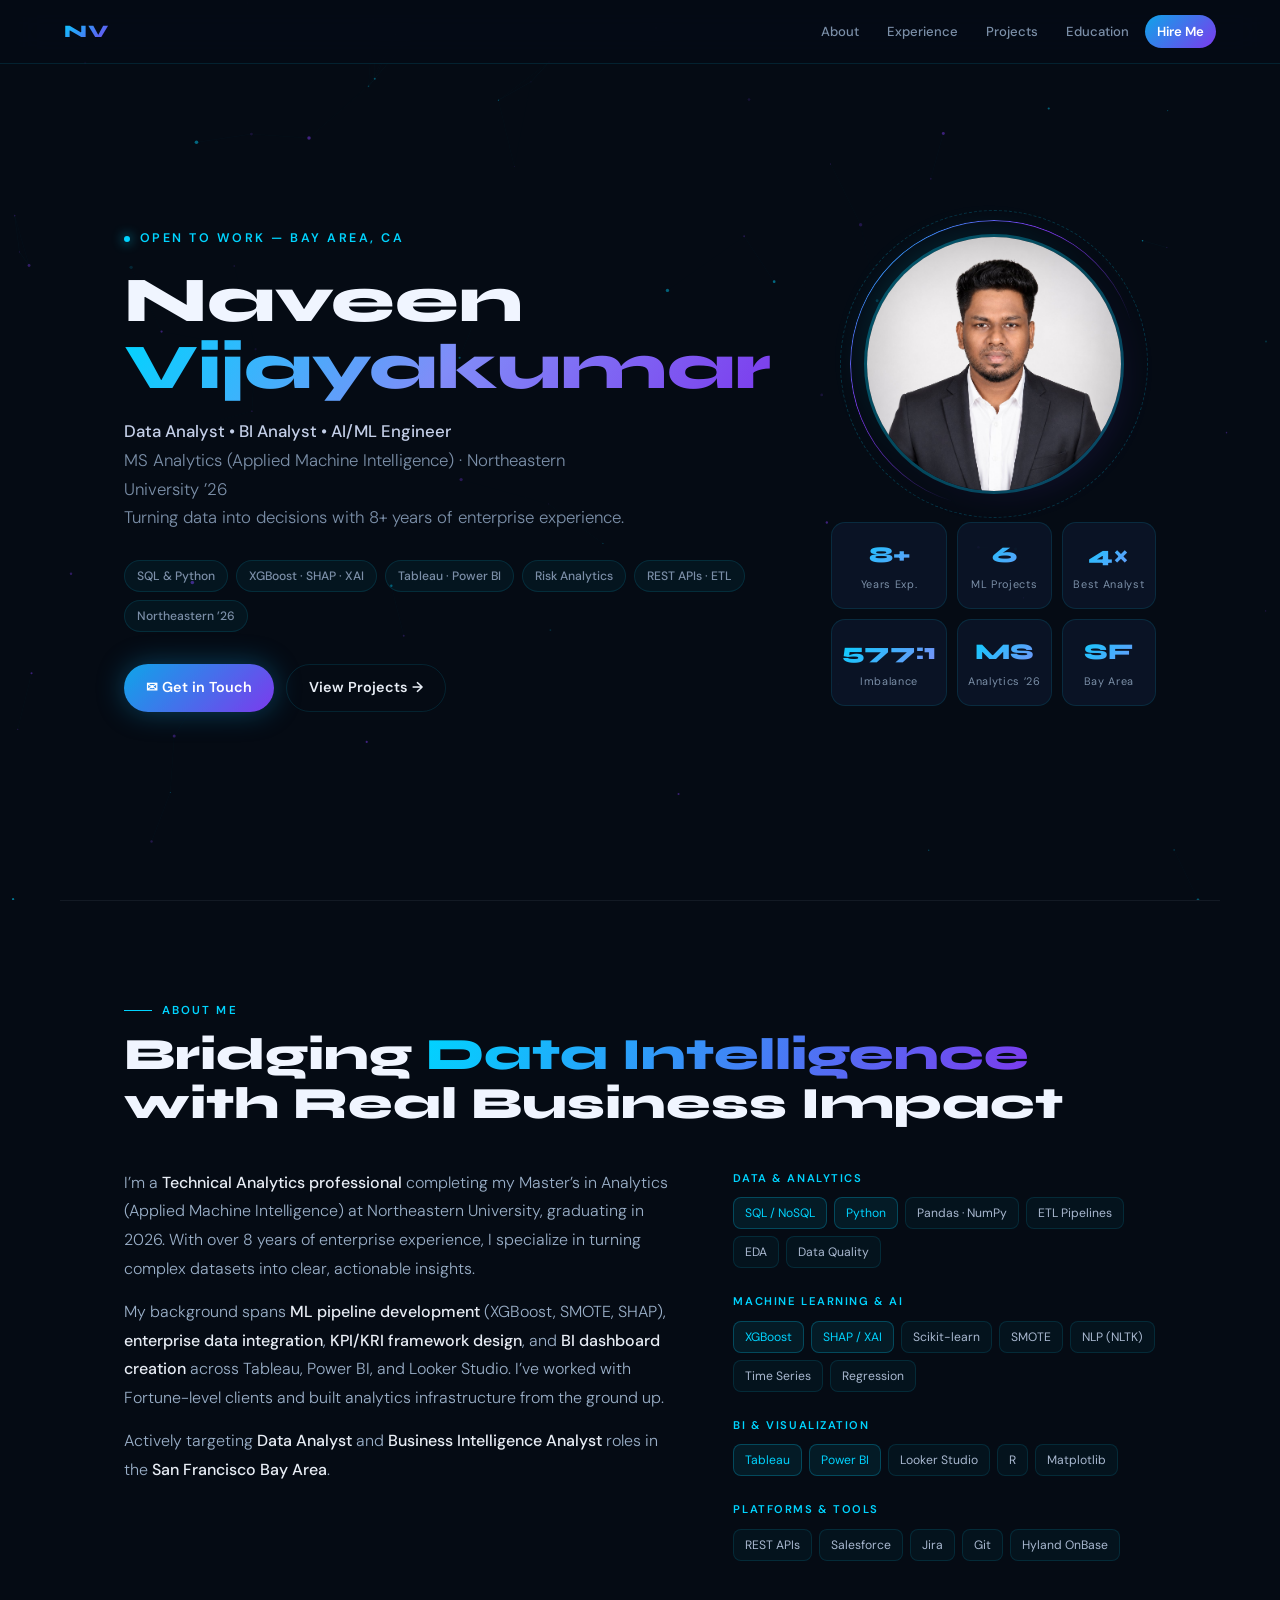
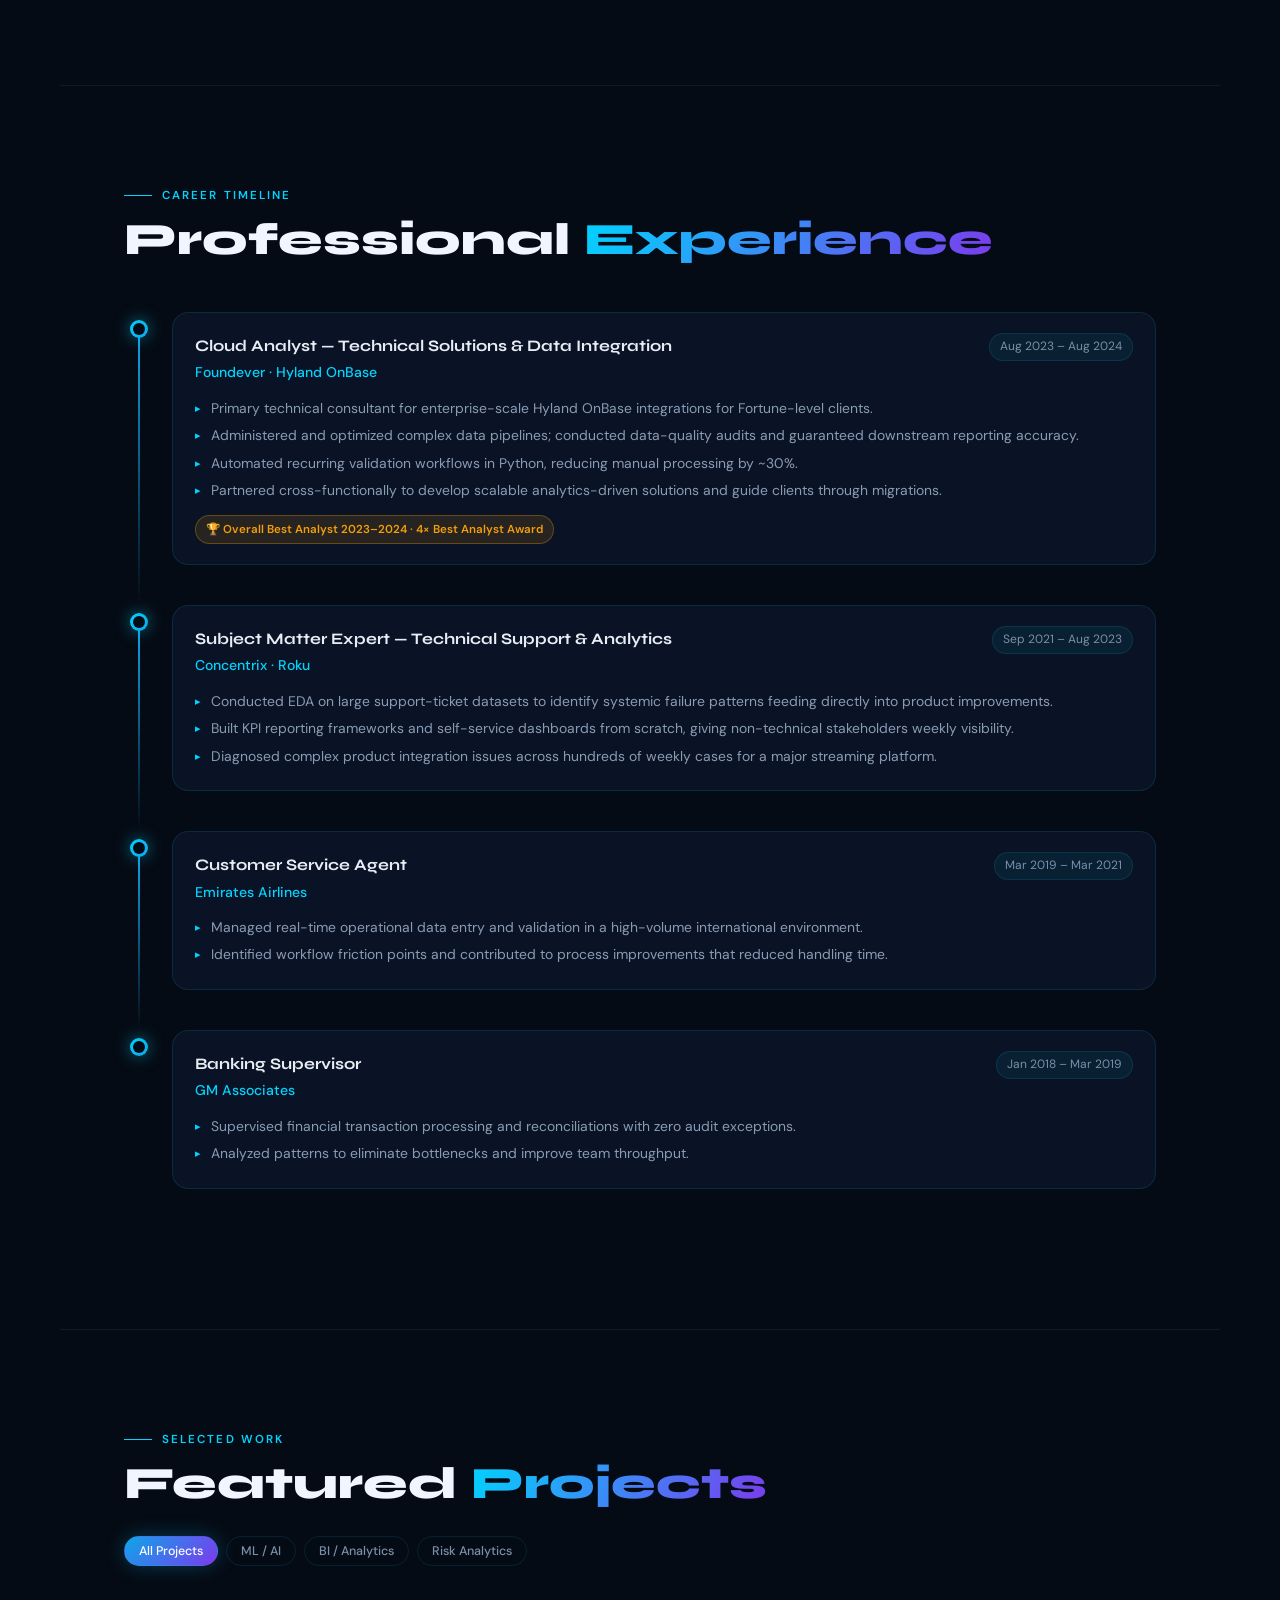
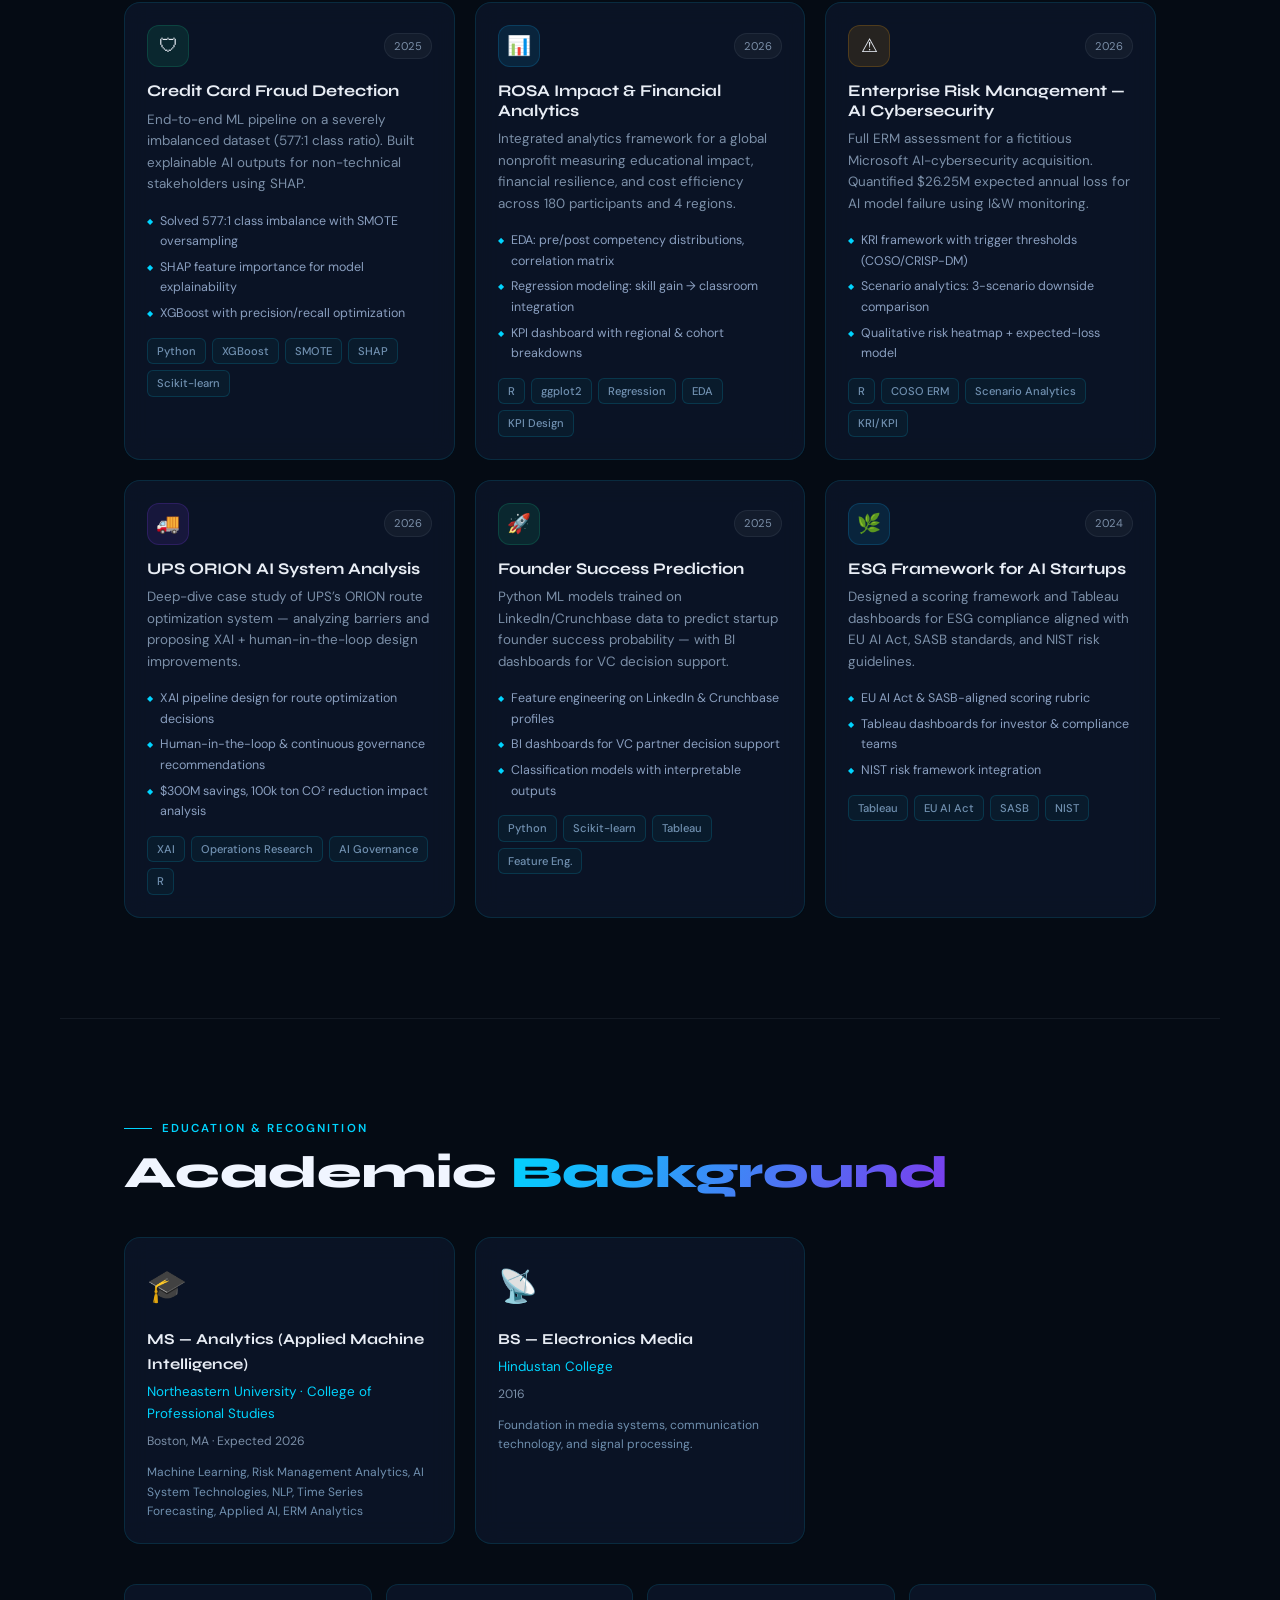
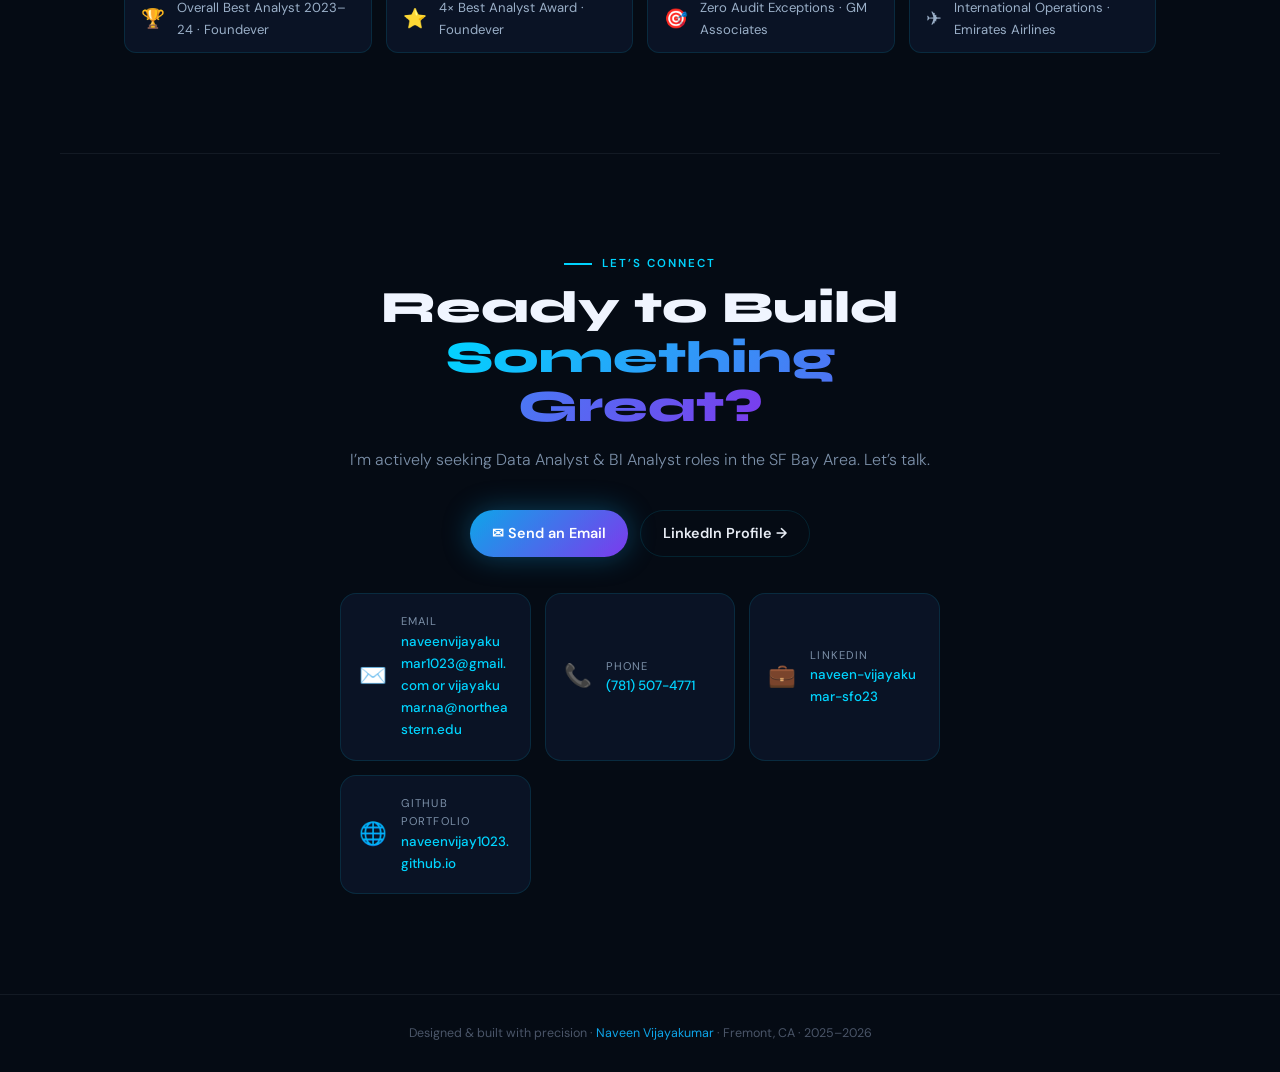
==== commit f7df79a8: "Add files via upload" ====
--- a/index.html
+++ b/index.html
@@ -278,11 +278,11 @@
     <h2 class="section-title reveal" style="text-align:center">Ready to Build <span class="accent">Something Great?</span></h2>
     <p class="contact-tagline reveal reveal-delay-1">I&rsquo;m actively seeking Data Analyst &amp; BI Analyst roles in the SF Bay Area. Let&rsquo;s talk.</p>
     <div style="display:flex;justify-content:center;gap:12px;flex-wrap:wrap" class="reveal reveal-delay-2">
-      <a href="mailto:vijayakumar.na@northeastern.edu" class="btn btn-primary">&#x2709; Send an Email</a>
+      <a href="mailto:naveenvijayakumar1023@gmail.com or vijayakumar.na@northeastern.edu" class="btn btn-primary">&#x2709; Send an Email</a>
       <a href="https://linkedin.com/in/naveen-vijayakumar-sfo23" target="_blank" class="btn btn-ghost">LinkedIn Profile &rarr;</a>
     </div>
     <div class="contact-cards reveal reveal-delay-3">
-      <a href="mailto:vijayakumar.na@northeastern.edu" class="contact-card"><span class="contact-card-icon">&#x2709;&#xFE0F;</span><div><div class="contact-card-label">Email</div><div class="contact-card-value">vijayakumar.na@northeastern.edu</div></div></a>
+      <a href="mailto:naveenvijayakumar1023@gmail.com or vijayakumar.na@northeastern.edu" class="contact-card"><span class="contact-card-icon">&#x2709;&#xFE0F;</span><div><div class="contact-card-label">Email</div><div class="contact-card-value">naveenvijayakumar1023@gmail.com or vijayakumar.na@northeastern.edu</div></div></a>
       <a href="tel:+17815074771" class="contact-card"><span class="contact-card-icon">&#128222;</span><div><div class="contact-card-label">Phone</div><div class="contact-card-value">(781) 507-4771</div></div></a>
       <a href="https://linkedin.com/in/naveen-vijayakumar-sfo23" target="_blank" class="contact-card"><span class="contact-card-icon">&#128188;</span><div><div class="contact-card-label">LinkedIn</div><div class="contact-card-value">naveen-vijayakumar-sfo23</div></div></a>
       <a href="https://naveenvijay1023.github.io/naveen-portfolio" target="_blank" class="contact-card"><span class="contact-card-icon">&#127760;</span><div><div class="contact-card-label">GitHub Portfolio</div><div class="contact-card-value">naveenvijay1023.github.io</div></div></a>
@@ -290,7 +290,7 @@
   </div>
 </section>
 
-<footer><p>Designed &amp; built with precision &middot; <a href="mailto:vijayakumar.na@northeastern.edu">Naveen Vijayakumar</a> &middot; Fremont, CA &middot; 2025&ndash;2026</p></footer>
+<footer><p>Designed &amp; built with precision &middot; <a href="mailto:naveenvijayakumar1023@gmail.com or vijayakumar.na@northeastern.edu">Naveen Vijayakumar</a> &middot; Fremont, CA &middot; 2025&ndash;2026</p></footer>
 <button id="back-top" onclick="window.scrollTo({top:0,behavior:'smooth'})">&#8593;</button>
 
 <script>
